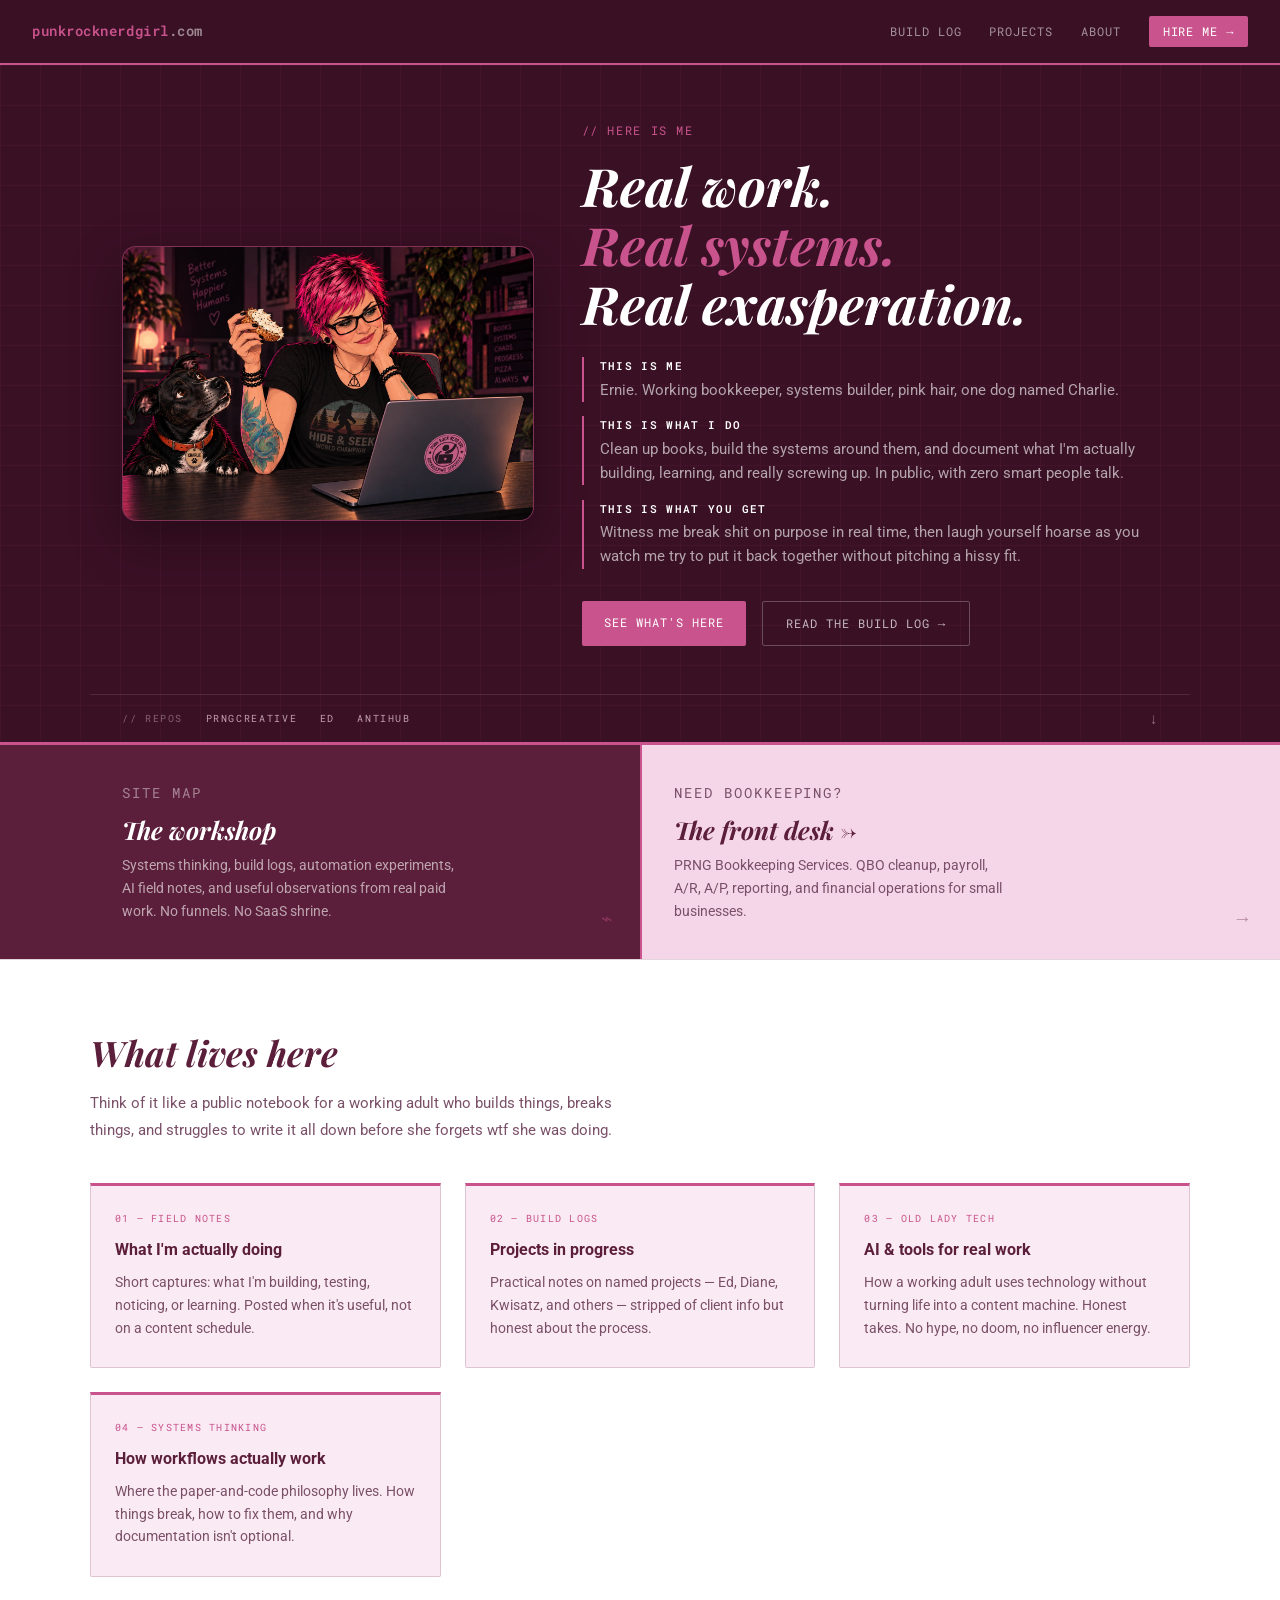
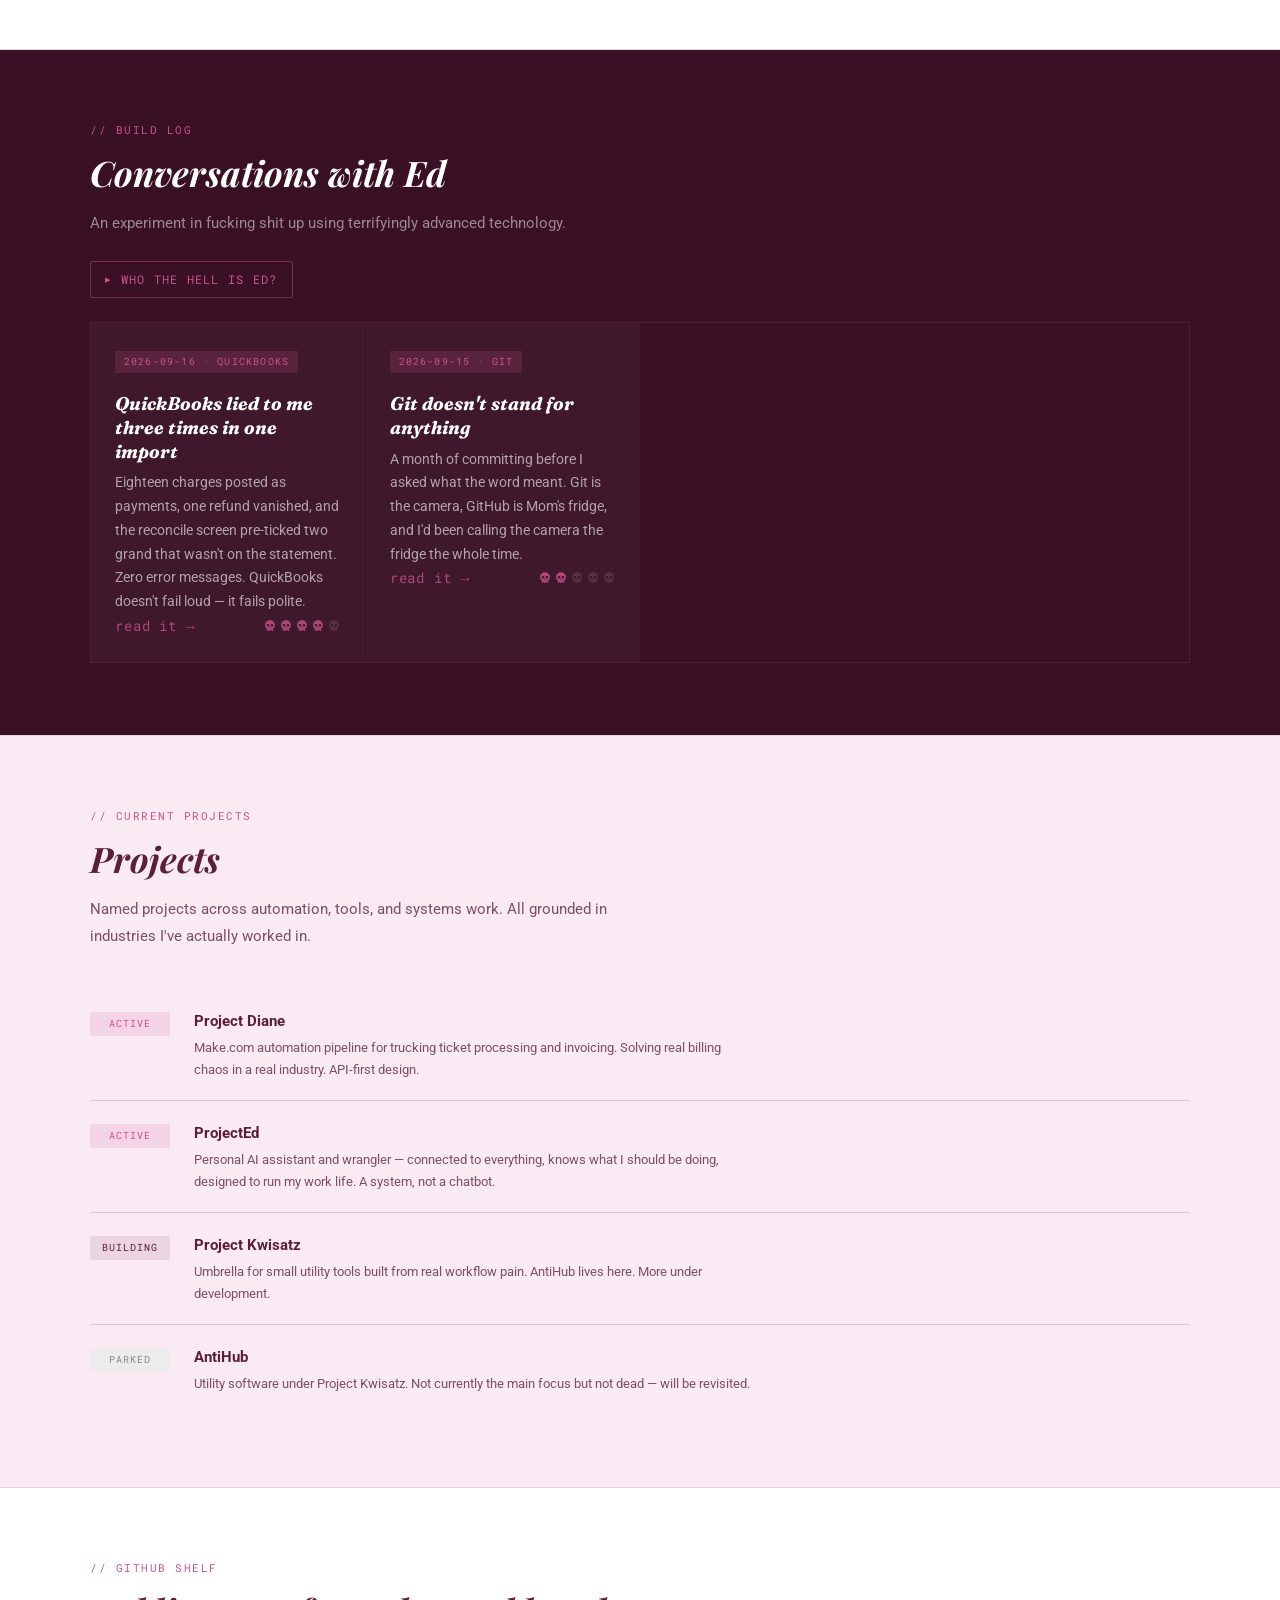
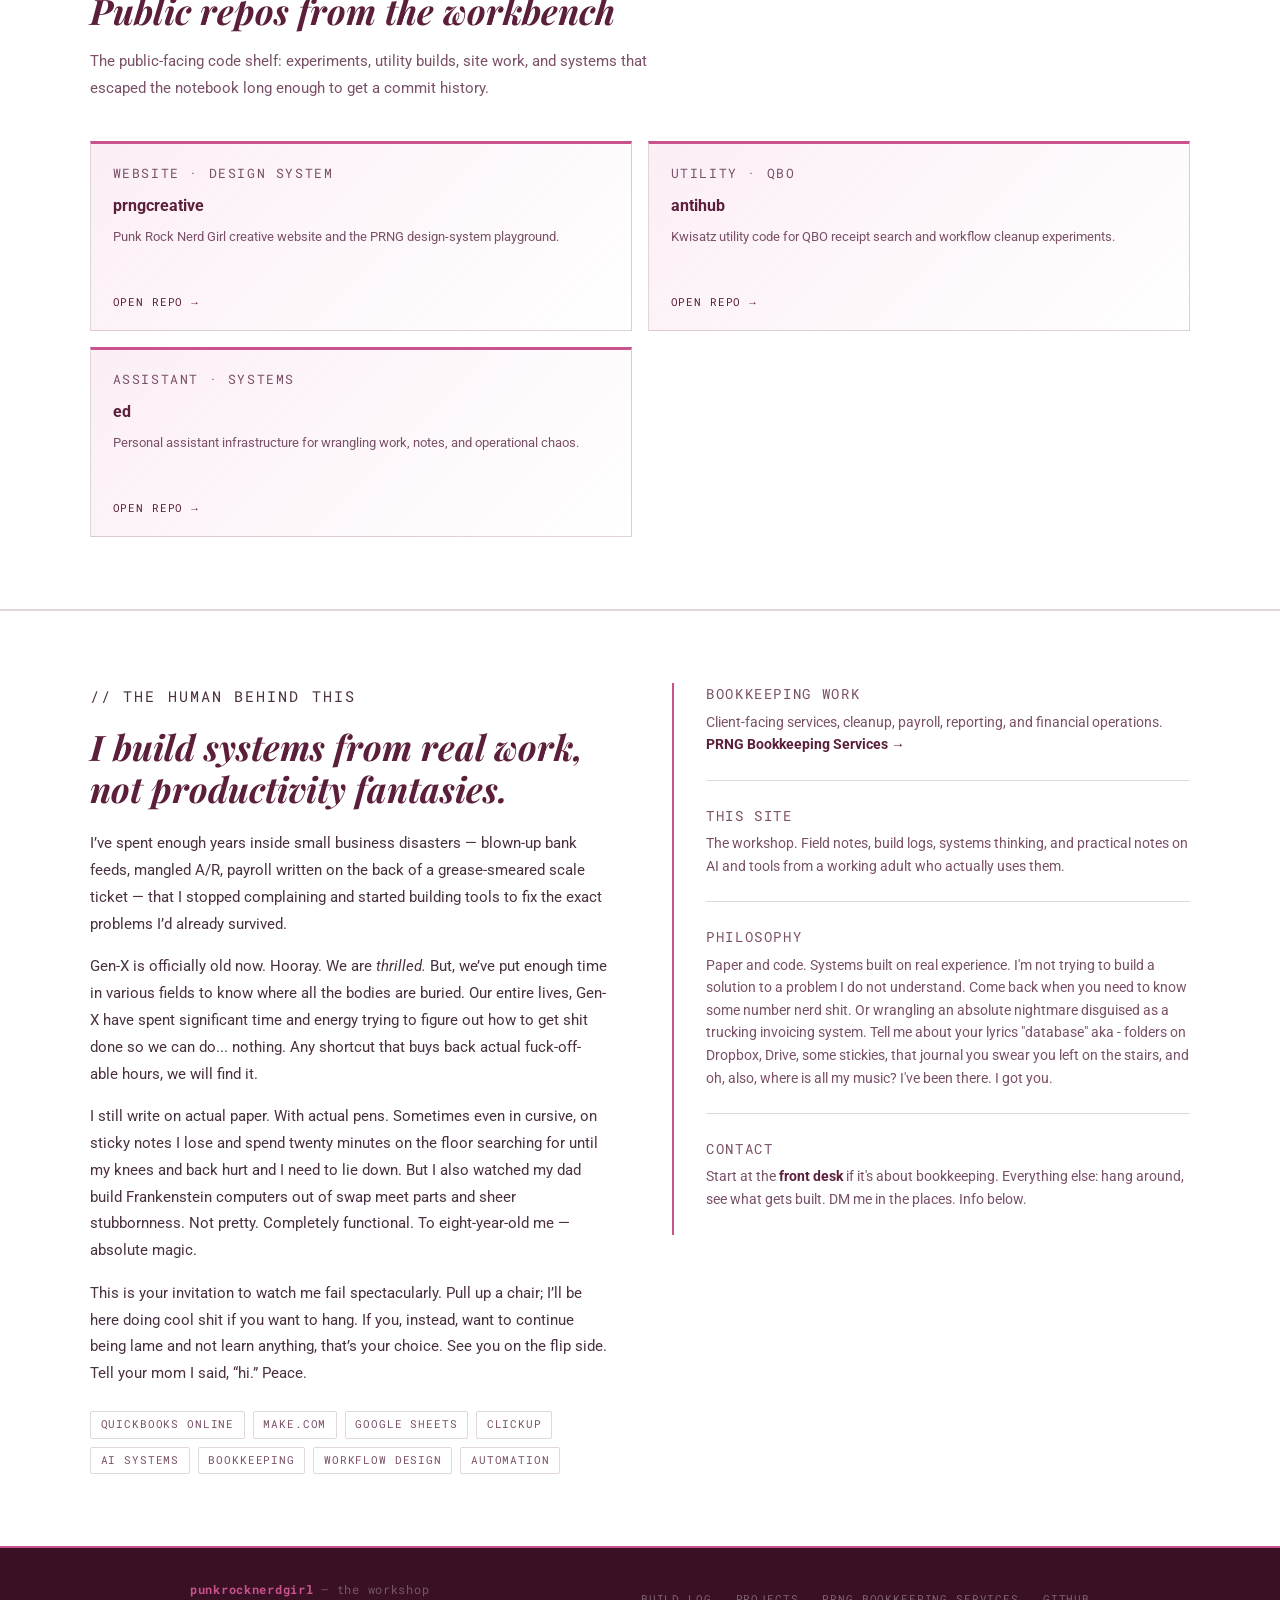
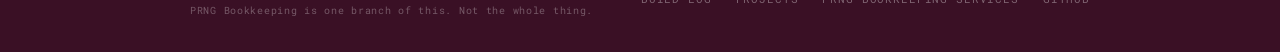
==== index.html @ 68dc3edc "Hero: framed picture beside a "here is me" list The full-bleed banner was a lot of Ernie. Now a 3:2 " ====
<!DOCTYPE html>
<html lang="en">
<head>
  <meta charset="UTF-8" />
  <meta name="viewport" content="width=device-width, initial-scale=1.0" />
  <title>punkrocknerdgirl — the workshop</title>
  <link rel="preconnect" href="https://fonts.googleapis.com" />
  <link rel="preconnect" href="https://fonts.gstatic.com" crossorigin />
  <link href="https://fonts.googleapis.com/css2?family=Roboto:ital,wght@0,300;0,400;0,700;1,300;1,400&family=Roboto+Mono:wght@400;600&family=Playfair+Display:ital,wght@0,700;1,700&family=Fraunces:ital,opsz,wght@0,9..144,600;0,9..144,700;1,9..144,700&display=swap" rel="stylesheet" />
  <style>
    *, *::before, *::after { box-sizing: border-box; margin: 0; padding: 0; }

    :root {
      --pink:       #C9538C;
      --plum:       #5C1F3B;
      --plum-dark:  #3A1025;
      --blush:      #F5D6E8;
      --blush-light:#FAEAF3;
      --ink:        #1A0A12;
      --muted:      #7A5068;
      --rule:       rgba(92,31,59,0.18);
      --site-width: 1100px;
      --mono: 'Roboto Mono', monospace;
      --body: 'Roboto', sans-serif;
      --display: 'Playfair Display', serif;
      --title: 'Fraunces', Georgia, serif;
    }

    html { scroll-behavior: smooth; }

    body {
      font-family: var(--body);
      background: #fff;
      color: var(--ink);
      font-size: 16px;
      line-height: 1.65;
      -webkit-font-smoothing: antialiased;
    }

    /* ── HEADER ───────────────────────────────────────────────── */
    header {
      background: var(--plum-dark);
      padding: 1rem 2rem;
      display: flex;
      align-items: center;
      justify-content: space-between;
      position: sticky;
      top: 0;
      z-index: 100;
      border-bottom: 2px solid var(--pink);
    }

    .wordmark {
      font-family: var(--mono);
      font-size: 0.85rem;
      font-weight: 600;
      color: var(--pink);
      letter-spacing: 0.04em;
      text-decoration: none;
    }
    .wordmark span { color: #fff; opacity: 0.5; }

    nav { display: flex; gap: 1.75rem; align-items: center; }
    nav a {
      font-family: var(--mono);
      font-size: 0.75rem;
      text-transform: uppercase;
      letter-spacing: 0.08em;
      color: rgba(255,255,255,0.55);
      text-decoration: none;
      transition: color 0.15s;
    }
    nav a:hover { color: var(--pink); }
    nav a.cta {
      background: var(--pink);
      color: #fff;
      padding: 0.35rem 0.85rem;
      border-radius: 2px;
      opacity: 1;
    }
    nav a.cta:hover { background: var(--plum); color: #fff; }

    /* ── HERO ─────────────────────────────────────────────────── */
    /* contained: a framed 3:2 picture beside a short "here is me" list,
       both inside the site width; the repo rail runs underneath. */
    .hero {
      background: var(--plum-dark);
      position: relative;
      overflow: hidden;
    }

    /* grid lines — zine / graph paper vibe */
    .hero::before {
      content: '';
      position: absolute;
      inset: 0;
      background-image:
        linear-gradient(rgba(201,83,140,0.06) 1px, transparent 1px),
        linear-gradient(90deg, rgba(201,83,140,0.06) 1px, transparent 1px);
      background-size: 40px 40px;
      pointer-events: none;
      z-index: 0;
    }

    .hero-inner {
      position: relative;
      z-index: 1;
      max-width: var(--site-width);
      margin: 0 auto;
      padding: 3.5rem 2rem 3rem;
      display: grid;
      grid-template-columns: minmax(0, 5fr) minmax(0, 7fr);
      gap: 3rem;
      align-items: center;
    }

    /* ── hero art ─────────────────────────────────────────────── */
    .hero-art {
      margin: 0;
      aspect-ratio: 3 / 2;
      overflow: hidden;
      border-radius: 14px;
      border: 1px solid rgba(201,83,140,0.35);
      box-shadow: 0 18px 50px rgba(0,0,0,0.35);
      background: var(--plum);
    }
    .hero-art img {
      display: block;
      width: 100%;
      height: 100%;
      object-fit: cover;
    }

    .hero-copy { text-align: left; }

    .hero-eyebrow {
      font-family: var(--mono);
      font-size: 0.72rem;
      letter-spacing: 0.14em;
      text-transform: uppercase;
      color: var(--pink);
      margin-bottom: 1rem;
    }

    .hero h1 {
      font-family: var(--display);
      font-style: italic;
      font-size: clamp(2.1rem, 4.4vw, 3.3rem);
      color: #fff;
      line-height: 1.12;
      margin-bottom: 1.5rem;
    }
    .hero h1 em {
      color: var(--pink);
      font-style: italic;
    }

    /* the "here is me" list: one short line each, pink tick down the left */
    .hero-list {
      list-style: none;
      margin: 0 0 2rem;
      padding: 0;
      max-width: 560px;
    }
    .hero-list li {
      padding-left: 1rem;
      border-left: 2px solid var(--pink);
      margin-bottom: 0.9rem;
      font-size: 0.95rem;
      line-height: 1.6;
      color: rgba(255,255,255,0.62);
    }
    .hero-list strong {
      display: block;
      font-family: var(--mono);
      font-weight: 600;
      font-size: 0.7rem;
      letter-spacing: 0.12em;
      text-transform: uppercase;
      color: #fff;
      margin-bottom: 0.15rem;
    }

    .hero-buttons {
      display: flex;
      gap: 1rem;
      flex-wrap: wrap;
    }

    /* ── repo rail: a thin strip under the hero ───────────────── */
    .repo-rail {
      position: relative;
      z-index: 1;
      display: flex;
      flex-wrap: wrap;
      align-items: center;
      gap: 1.1rem 1.4rem;
      max-width: var(--site-width);
      margin: 0 auto;
      padding: 0.7rem 2rem;
      border-top: 1px solid rgba(245,214,232,0.12);
    }
    .repo-rail a,
    .rail-kicker {
      font-family: var(--mono);
      font-size: 0.64rem;
      letter-spacing: 0.16em;
      text-transform: uppercase;
      text-decoration: none;
    }
    .rail-kicker { color: rgba(245,214,232,0.4); }
    .repo-rail a { color: rgba(245,214,232,0.72); transition: color 0.15s; }
    .repo-rail a:hover { color: var(--pink); }
    .repo-rail .rail-more { margin-left: auto; letter-spacing: 0; font-size: 0.95rem; color: rgba(245,214,232,0.45); }
    .repo-rail .rail-more:hover { color: var(--pink); }

    .btn {
      font-family: var(--mono);
      font-size: 0.78rem;
      letter-spacing: 0.08em;
      text-transform: uppercase;
      text-decoration: none;
      padding: 0.7rem 1.4rem;
      border-radius: 2px;
      transition: all 0.15s;
      display: inline-block;
    }
    .btn-primary { background: var(--pink); color: #fff; }
    .btn-primary:hover { background: #b04079; }
    .btn-ghost { border: 1px solid rgba(255,255,255,0.25); color: rgba(255,255,255,0.7); }
    .btn-ghost:hover { border-color: var(--pink); color: var(--pink); }

    /* ── SPLIT BANNER ─────────────────────────────────────────── */
    .split-banner {
      display: grid;
      grid-template-columns: 1fr 1fr;
      border-top: 3px solid var(--pink);
    }

    .split-panel {
      text-decoration: none;
      color: inherit;
      transition: background 0.18s;
      display: block;
      position: relative;
    }
    .split-panel:first-child { background: var(--plum); }
    .split-panel:last-child  { background: var(--blush); border-left: 2px solid var(--pink); }
    .split-panel:hover { opacity: 0.92; }

    .panel-label {
      font-family: var(--mono);
      font-size: 0.68rem;
      letter-spacing: 0.14em;
      text-transform: uppercase;
      margin-bottom: 0.6rem;
    }
    .split-panel:first-child .panel-label { color: rgba(255,255,255,0.45); }
    .split-panel:last-child  .panel-label { color: var(--muted); }

    .split-panel h2 {
      font-family: var(--display);
      font-size: 1.55rem;
      font-style: italic;
      line-height: 1.25;
      margin-bottom: 0.55rem;
    }
    .split-panel:first-child h2 { color: #fff; }
    .split-panel:last-child  h2 { color: var(--plum); }

    .split-panel-inner {
      max-width: 550px;
      padding: 2.25rem 2rem;
    }

    .split-panel:first-child .split-panel-inner {
      margin-left: auto;
    }

    .split-panel p {
      font-size: 0.875rem;
      line-height: 1.65;
      max-width: 340px;
    }
    .split-panel:first-child p { color: rgba(255,255,255,0.6); }
    .split-panel:last-child  p { color: var(--muted); }

    .panel-arrow {
      position: absolute;
      bottom: 1.5rem;
      right: 1.75rem;
      font-size: 1.2rem;
      opacity: 0.4;
    }
    .split-panel:first-child .panel-arrow { color: var(--pink); }
    .split-panel:last-child  .panel-arrow { color: var(--plum); }

    /* ── SECTION BASE ─────────────────────────────────────────── */
    section { padding: 4.5rem 2rem; }

    .section-inner { max-width: var(--site-width); margin: 0 auto; }

    .section-eyebrow {
      font-family: var(--mono);
      font-size: 0.68rem;
      letter-spacing: 0.14em;
      text-transform: uppercase;
      color: var(--pink);
      margin-bottom: 0.75rem;
    }

    .section-heading {
      font-family: var(--display);
      font-style: italic;
      font-size: clamp(1.6rem, 3.5vw, 2.2rem);
      color: var(--plum);
      margin-bottom: 1rem;
      line-height: 1.2;
    }

    .section-body {
      font-size: 0.95rem;
      color: var(--muted);
      max-width: 560px;
      line-height: 1.75;
      margin-bottom: 2.5rem;
    }

    hr.rule { border: none; border-top: 1px solid var(--rule); margin: 0; }

    /* ── LINKS ────────────────────────────────────────────────── */
    /* Base: no browser blue anywhere. Components (nav, cards, buttons,
       footer) set their own color and override this by specificity. */
    a { color: var(--pink); }

    /* Prose links — inside running text, so they get an underline to
       carry the "this is a link" signal instead of color alone. */
    .ed-bio-body a,
    .about-text p a {
      text-decoration: underline;
      text-decoration-thickness: 1px;
      text-underline-offset: 0.18em;
      transition: color 0.15s, text-decoration-color 0.15s;
    }

    /* on the dark plum build log background */
    .ed-bio-body a {
      color: var(--blush);
      text-decoration-color: var(--pink);
    }
    .ed-bio-body a:hover {
      color: #fff;
      text-decoration-color: var(--blush);
    }

    /* on light backgrounds */
    .about-text p a {
      color: var(--plum);
      text-decoration-color: var(--pink);
      font-weight: 700;
    }
    .about-text p a:hover { color: var(--pink); }

    /* keyboard focus, visible against both backgrounds */
    a:focus-visible,
    summary:focus-visible {
      outline: 2px solid var(--pink);
      outline-offset: 3px;
      border-radius: 1px;
    }

    /* ── WHAT LIVES HERE ──────────────────────────────────────── */
    .what-section { background: #fff; }

    .pillars {
      display: grid;
      grid-template-columns: repeat(auto-fill, minmax(260px, 1fr));
      gap: 1.5rem;
    }

    .pillar {
      border: 1px solid var(--rule);
      border-top: 3px solid var(--pink);
      padding: 1.5rem 1.5rem 1.75rem;
      background: var(--blush-light);
      border-radius: 0 0 2px 2px;
    }

    .pillar-num {
      font-family: var(--mono);
      font-size: 0.65rem;
      letter-spacing: 0.12em;
      color: var(--pink);
      text-transform: uppercase;
      margin-bottom: 0.6rem;
      display: block;
    }

    .pillar h3 {
      font-size: 1rem;
      font-weight: 700;
      color: var(--plum);
      margin-bottom: 0.5rem;
    }

    .pillar p {
      font-size: 0.855rem;
      color: var(--muted);
      line-height: 1.65;
    }

    /* ── FIELD NOTES preview ──────────────────────────────────── */
    .notes-section { background: var(--plum-dark); }
    .notes-section .section-heading { color: #fff; }
    .notes-section .section-body { color: rgba(255,255,255,0.5); }
    .section-body--wide { max-width: none; margin-bottom: 1.5rem; }
    .ed-toggle { margin-bottom: 1.5rem; }
    .ed-toggle summary {
      cursor: pointer;
      list-style: none;
      display: inline-flex;
      align-items: center;
      gap: 0.5rem;
      font-family: var(--mono);
      font-size: 0.78rem;
      letter-spacing: 0.1em;
      text-transform: uppercase;
      color: var(--pink);
      padding: 0.45rem 0.9rem;
      border: 1px solid rgba(201,83,140,0.45);
      border-radius: 2px;
      user-select: none;
    }
    .ed-toggle summary::-webkit-details-marker { display: none; }
    .ed-toggle summary::before { content: "▸"; font-size: 0.7rem; transition: transform 0.15s ease; }
    .ed-toggle[open] summary::before { transform: rotate(90deg); }
    .ed-toggle summary:hover { border-color: var(--pink); background: rgba(201,83,140,0.08); }
    .ed-toggle[open] summary { margin-bottom: 1rem; }

    /* Paragraph spacing without a single <br>: the container owns the
       gap, the paragraphs own nothing. Change one number, all gaps move. */
    .ed-bio-body {
      display: flex;
      flex-direction: column;
      gap: 1.15rem;
      max-width: 72ch;
    }
    .ed-bio-body p {
      margin: 0;
      font-size: 0.95rem;
      line-height: 1.75;
      color: rgba(255,255,255,0.62);
    }
    .ed-bio-body cite { font-style: italic; }

    .notes-grid {
      display: grid;
      grid-template-columns: repeat(auto-fill, minmax(260px, 1fr));
      gap: 1px;
      border: 1px solid rgba(201,83,140,0.2);
    }

    .note-card {
      background: rgba(255,255,255,0.03);
      padding: 1.5rem;
      border: none;
      transition: background 0.15s;
      cursor: default;
    }
    .note-card:hover { background: rgba(201,83,140,0.07); }

    .note-tag {
      font-family: var(--mono);
      font-size: 0.62rem;
      letter-spacing: 0.12em;
      text-transform: uppercase;
      background: rgba(201,83,140,0.18);
      color: var(--pink);
      padding: 0.2rem 0.55rem;
      border-radius: 1px;
      display: inline-block;
      margin-bottom: 0.75rem;
    }

    /* skull rating: how much the thing hurt, 1–5 */
    .note-link { display: flex; flex-direction: column; }
    .note-link .note-meta {
      margin-top: auto;
      display: flex;
      justify-content: space-between;
      align-items: center;
      gap: 0.75rem;
    }
    .note-skulls {
      display: inline-flex;
      gap: 2px;
      flex-shrink: 0;
    }
    .note-skulls svg {
      width: 14px;
      height: 14px;
      fill: rgba(255,255,255,0.14);
      transition: fill 0.15s;
    }
    .note-skulls svg.on { fill: var(--pink); }
    .note-link:hover .note-skulls svg.on { fill: var(--blush); }

    .note-card p {
      font-size: 0.875rem;
      color: rgba(255,255,255,0.65);
      line-height: 1.65;
    }

    .note-link { text-decoration:none; color:inherit; display:block; cursor:pointer; }
    .note-link:hover { background: rgba(201,83,140,0.08); }
    .note-link h4 { font-family: var(--title); font-style: italic; font-weight: 700; color:#fff; font-size:1.15rem; margin:0.4rem 0 0.5rem; line-height:1.3; }
    .note-link p { color: rgba(255,255,255,0.6); font-size:0.9rem; }
    .note-link .note-meta { color: var(--pink); opacity:0.8; }
    .note-meta {
      font-family: var(--mono);
      font-size: 0.62rem;
      color: rgba(255,255,255,0.2);
      letter-spacing: 0.06em;
      margin-top: 1rem;
    }

    /* ── PROJECTS LOG ─────────────────────────────────────────── */
    .projects-section { background: var(--blush-light); }

    .projects-list { display: flex; flex-direction: column; gap: 0; }

    .project-row {
      display: flex;
      align-items: flex-start;
      gap: 1.5rem;
      padding: 1.25rem 0;
      border-bottom: 1px solid var(--rule);
    }
    .project-row:last-child { border-bottom: none; }

    .project-status {
      font-family: var(--mono);
      font-size: 0.62rem;
      letter-spacing: 0.1em;
      text-transform: uppercase;
      padding: 0.25rem 0.6rem;
      border-radius: 2px;
      white-space: nowrap;
      margin-top: 0.15rem;
      flex-shrink: 0;
      min-width: 80px;
      text-align: center;
    }
    .status-active   { background: rgba(201,83,140,0.15); color: var(--pink); }
    .status-building { background: rgba(92,31,59,0.1);    color: var(--plum); }
    .status-parked   { background: #ececec;               color: #888; }

    .project-info h4 {
      font-size: 0.95rem;
      font-weight: 700;
      color: var(--plum);
      margin-bottom: 0.2rem;
    }
    .project-info p {
      font-size: 0.835rem;
      color: var(--muted);
      line-height: 1.6;
      max-width: 560px;
    }

    /* ── GITHUB SHELF ─────────────────────────────────────────── */
    .github-section { background: #fff; }

    .repo-shelf {
      display: grid;
      grid-template-columns: repeat(2, minmax(280px, 1fr));
      align-items: stretch;
      gap: 1rem;
    }

    .repo-card {
      display: flex;
      flex-direction: column;
      justify-content: space-between;
      min-height: 190px;
      border: 1px solid var(--rule);
      border-top: 3px solid var(--pink);
      padding: 1.15rem 1.35rem;
      color: inherit;
      text-decoration: none;
      background: linear-gradient(135deg, rgba(250,234,243,0.78), rgba(255,255,255,0.92));
      transition: transform 0.15s, border-color 0.15s;
    }

    .repo-card:hover {
      transform: translateY(-2px);
      border-color: rgba(201,83,140,0.45);
    }

    .repo-label {
      font-family: var(--mono);
      font-size: 0.62rem;
      letter-spacing: 0.12em;
      text-transform: uppercase;
      color: var(--pink);
      margin-bottom: 0.55rem;
    }

    .repo-card h3 {
      font-size: 1rem;
      color: var(--plum);
      margin-bottom: 0.45rem;
    }

    .repo-card p {
      font-size: 0.835rem;
      color: var(--muted);
      line-height: 1.6;
    }

    .repo-link {
      font-family: var(--mono);
      font-size: 0.67rem;
      letter-spacing: 0.08em;
      text-transform: uppercase;
      color: var(--plum);
      margin-top: 0.9rem;
    }

    /* ── ABOUT STRIP ──────────────────────────────────────────── */
    .about-section {
      background: #fff;
      border-top: 1px solid var(--rule);
    }

    .about-inner {
      max-width: var(--site-width);
      margin: 0 auto;
      display: grid;
      grid-template-columns: 1fr 1fr;
      gap: 4rem;
      align-items: start;
    }

    .about-text p {
      font-size: 0.93rem;
      color: #4a3040;
      line-height: 1.8;
      margin-bottom: 1rem;
    }
    .about-text p:last-child { margin-bottom: 0; }

    .about-tags {
      display: flex;
      flex-wrap: wrap;
      gap: 0.5rem;
      margin-top: 1.5rem;
    }
    .tag {
      font-family: var(--mono);
      font-size: 0.67rem;
      letter-spacing: 0.08em;
      text-transform: uppercase;
      border: 1px solid var(--rule);
      color: var(--muted);
      padding: 0.25rem 0.6rem;
      border-radius: 2px;
    }

    .about-sidebar {
      border-left: 2px solid var(--pink);
      padding-left: 2rem;
    }

    .sidebar-item {
      margin-bottom: 1.5rem;
      padding-bottom: 1.5rem;
      border-bottom: 1px solid var(--rule);
    }
    .sidebar-item:last-child { border-bottom: none; margin-bottom: 0; }

    .sidebar-label {
      font-family: var(--mono);
      font-size: 0.65rem;
      letter-spacing: 0.12em;
      text-transform: uppercase;
      color: var(--pink);
      margin-bottom: 0.3rem;
    }
    .sidebar-item p {
      font-size: 0.855rem;
      color: var(--muted);
      line-height: 1.65;
    }
    .sidebar-item a {
      color: var(--plum);
      text-decoration: none;
      font-weight: 700;
    }
    .sidebar-item a:hover { color: var(--pink); }

    /* ── FOOTER ───────────────────────────────────────────────── */
    footer {
      background: var(--plum-dark);
      padding: 2rem 2rem;
      border-top: 2px solid var(--pink);
    }

    .footer-inner {
      max-width: 900px;
      margin: 0 auto;
      display: flex;
      justify-content: space-between;
      align-items: center;
      flex-wrap: wrap;
      gap: 1rem;
    }

    .footer-word {
      font-family: var(--mono);
      font-size: 0.75rem;
      color: rgba(255,255,255,0.3);
      letter-spacing: 0.06em;
    }
    .footer-word strong { color: var(--pink); }

    .footer-links { display: flex; gap: 1.5rem; }
    .footer-links a {
      font-family: var(--mono);
      font-size: 0.67rem;
      letter-spacing: 0.08em;
      text-transform: uppercase;
      color: rgba(255,255,255,0.35);
      text-decoration: none;
    }
    .footer-links a:hover { color: var(--pink); }

    /* ── RESPONSIVE ───────────────────────────────────────────── */
    /* ── RESPONSIVE ───────────────────────────────────────────── */
    @media (max-width: 820px) {
      .hero-inner { grid-template-columns: 1fr; gap: 2rem; padding: 2rem 1.25rem 2.5rem; }
      .hero-art { max-width: 520px; }
      .repo-rail { padding: 0.7rem 1.25rem; }
    }

    @media (max-width: 680px) {
      .repo-shelf { grid-template-columns: 1fr; }
      .split-banner { grid-template-columns: 1fr; }
      .split-panel:last-child { border-left: none; border-top: 2px solid var(--pink); }
      .about-inner { grid-template-columns: 1fr; gap: 2.5rem; }
      .about-sidebar { border-left: none; border-top: 2px solid var(--pink); padding-left: 0; padding-top: 2rem; }

      /* the wordmark plus four nav items can't fit one phone-width row;
         without wrapping they forced a ~550px min-width on the whole
         document, which clipped every section to the right */
      header { flex-wrap: wrap; gap: 0.5rem 1rem; padding: 0.85rem 1.25rem; }
      nav { gap: 0.9rem; flex-wrap: wrap; }
      nav a { font-size: 0.66rem; }
    }

    @media (prefers-reduced-motion: reduce) {
      * { transition: none !important; }
    }
  </style>
</head>
<body>

  <!-- HEADER -->
  <header>
    <a class="wordmark" href="#">punkrocknerdgirl<span>.com</span></a>
    <nav>
      <a href="#buildlog">Build log</a>
      <a href="#projects">Projects</a>
      <a href="#about">About</a>
      <a href="https://prngbooks.com" class="cta">Hire me →</a>
    </nav>
  </header>

  <!-- HERO -->
  <div class="hero">
    <div class="hero-inner">
      <figure class="hero-art">
        <img src="assets/hero/hero.jpg" width="1500" height="1000"
             alt="Cartoon Ernie, pink hair and black glasses, at a laptop with a half-eaten frosted cookie in one hand while Charlie the dog looks up at her from beside the desk"
             fetchpriority="high" />
      </figure>

      <div class="hero-copy">
        <p class="hero-eyebrow">// here is me</p>
        <h1>Real work.<br><em>Real systems.</em><br>Real exasperation.</h1>
        <ul class="hero-list">
          <li><strong>This is me</strong>Ernie. Working bookkeeper, systems builder, pink hair, one dog named Charlie.</li>
          <li><strong>This is what I do</strong>Clean up books, build the systems around them, and document what I'm actually building, learning, and really screwing up. In public, with zero smart people talk.</li>
          <li><strong>This is what you get</strong>Witness me break shit on purpose in real time, then laugh yourself hoarse as you watch me try to put it back together without pitching a hissy fit.</li>
        </ul>
        <div class="hero-buttons">
          <a href="#what" class="btn btn-primary">See what's here</a>
          <a href="#buildlog" class="btn btn-ghost">Read the build log →</a>
        </div>
      </div>
    </div>

    <!-- thin repo rail under the hero -->
    <aside class="repo-rail" aria-label="GitHub repositories">
      <span class="rail-kicker">// repos</span>
      <a href="https://github.com/punkrocknerdgirl/prngcreative">prngcreative</a>
      <a href="https://github.com/punkrocknerdgirl/ed">ed</a>
      <a href="https://github.com/punkrocknerdgirl/antihub">antihub</a>
      <a class="rail-more" href="#github" aria-label="Open the full repo shelf">↓</a>
    </aside>
  </div>

  <!-- SPLIT BANNER: workshop / front desk -->
  <div class="split-banner">
    <a class="split-panel" href="#what">
      <div class="split-panel-inner">
        <p class="panel-label">Site map</p>
        <h2>The workshop</h2>
        <p>Systems thinking, build logs, automation experiments, AI field notes, and useful observations from real paid work. No funnels. No SaaS shrine.</p>
        <span class="panel-arrow">⌁</span>
      </div>
    </a>
    <a class="split-panel" href="https://prngbooks.com">
      <div class="split-panel-inner">
        <p class="panel-label">Need bookkeeping?</p>
        <h2>The front desk →</h2>
        <p>PRNG Bookkeeping Services. QBO cleanup, payroll, A/R, A/P, reporting, and financial operations for small businesses.</p>
        <span class="panel-arrow">→</span>
      </div>
    </a>
  </div>

  <hr class="rule" />

  <!-- WHAT LIVES HERE -->
  <section class="what-section" id="what">
    <div class="section-inner">
      <h2 class="section-heading">What lives here</h2>
      <p class="section-body">
        Think of it like a public notebook for a working adult who builds things, breaks things, and struggles to write it all down before she forgets wtf she was doing.
      </p>
      <div class="pillars">
        <div class="pillar">
          <span class="pillar-num">01 — field notes</span>
          <h3>What I'm actually doing</h3>
          <p>Short captures: what I'm building, testing, noticing, or learning. Posted when it's useful, not on a content schedule.</p>
        </div>
        <div class="pillar">
          <span class="pillar-num">02 — build logs</span>
          <h3>Projects in progress</h3>
          <p>Practical notes on named projects — Ed, Diane, Kwisatz, and others — stripped of client info but honest about the process.</p>
        </div>
        <div class="pillar">
          <span class="pillar-num">03 — old lady tech</span>
          <h3>AI & tools for real work</h3>
          <p>How a working adult uses technology without turning life into a content machine. Honest takes. No hype, no doom, no influencer energy.</p>
        </div>
        <div class="pillar">
          <span class="pillar-num">04 — systems thinking</span>
          <h3>How workflows actually work</h3>
          <p>Where the paper-and-code philosophy lives. How things break, how to fix them, and why documentation isn't optional.</p>
        </div>
      </div>
    </div>
  </section>

  <hr class="rule" />

  <!-- BUILD LOG -->
  <section class="notes-section" id="buildlog">
    <div class="section-inner">
      <p class="section-eyebrow">// build log</p>
      <h2 class="section-heading">Conversations with Ed</h2>
      <p class="section-body section-body--wide">An experiment in fucking shit up using terrifyingly advanced technology.</p>

      <ed-bio></ed-bio>

      <svg width="0" height="0" style="position:absolute" aria-hidden="true">
        <symbol id="skull" viewBox="0 0 24 24">
          <path fill-rule="evenodd" d="M12 2C7.1 2 3.5 5.6 3.5 10.2c0 2.5 1.1 4.5 2.9 5.9V19c0 .9.7 1.6 1.6 1.6h.9v-2h1.8v2h2.6v-2h1.8v2h.9c.9 0 1.6-.7 1.6-1.6v-2.9c1.8-1.4 2.9-3.4 2.9-5.9C20.5 5.6 16.9 2 12 2zM8.6 8.6a2.3 2.3 0 1 1 0 4.6 2.3 2.3 0 0 1 0-4.6zm6.8 0a2.3 2.3 0 1 1 0 4.6 2.3 2.3 0 0 1 0-4.6zM12 13.1l1.4 2.4h-2.8z"/>
        </symbol>
      </svg>
      <div class="notes-grid">
        <!-- POSTS: newest first -->
        <a class="note-card note-link" href="build_log/#quickbooks-lied-to-me-three-times">
          <span class="note-tag">2026-09-16 · quickbooks</span>
          <h4>QuickBooks lied to me three times in one import</h4>
          <p>Eighteen charges posted as payments, one refund vanished, and the reconcile screen pre-ticked two grand that wasn't on the statement. Zero error messages. QuickBooks doesn't fail loud — it fails polite.</p>
          <p class="note-meta">read it → <span class="note-skulls" role="img" aria-label="pain level: 4 of 5 skulls"><svg class="on"><use href="#skull"/></svg><svg class="on"><use href="#skull"/></svg><svg class="on"><use href="#skull"/></svg><svg class="on"><use href="#skull"/></svg><svg class=""><use href="#skull"/></svg></span></p>
        </a>
        <a class="note-card note-link" href="build_log/#git-doesnt-stand-for-anything">
          <span class="note-tag">2026-09-15 · git</span>
          <h4>Git doesn't stand for anything</h4>
          <p>A month of committing before I asked what the word meant. Git is the camera, GitHub is Mom's fridge, and I'd been calling the camera the fridge the whole time.</p>
          <p class="note-meta">read it → <span class="note-skulls" role="img" aria-label="pain level: 2 of 5 skulls"><svg class="on"><use href="#skull"/></svg><svg class="on"><use href="#skull"/></svg><svg class=""><use href="#skull"/></svg><svg class=""><use href="#skull"/></svg><svg class=""><use href="#skull"/></svg></span></p>
        </a>
      </div>
    </div>
  </section>

  <hr class="rule" />

  <!-- PROJECTS LOG -->
  <section class="projects-section" id="projects">
    <div class="section-inner">
      <p class="section-eyebrow">// current projects</p>
      <h2 class="section-heading">Projects</h2>
      <p class="section-body">
        Named projects across automation, tools, and systems work. All grounded in industries I've actually worked in.
      </p>
      <div class="projects-list">
        <div class="project-row">
          <span class="project-status status-active">active</span>
          <div class="project-info">
            <h4>Project Diane</h4>
            <p>Make.com automation pipeline for trucking ticket processing and invoicing. Solving real billing chaos in a real industry. API-first design.</p>
          </div>
        </div>
        <div class="project-row">
          <span class="project-status status-active">active</span>
          <div class="project-info">
            <h4>ProjectEd</h4>
            <p>Personal AI assistant and wrangler — connected to everything, knows what I should be doing, designed to run my work life. A system, not a chatbot.</p>
          </div>
        </div>
        <div class="project-row">
          <span class="project-status status-building">building</span>
          <div class="project-info">
            <h4>Project Kwisatz</h4>
            <p>Umbrella for small utility tools built from real workflow pain. AntiHub lives here. More under development.</p>
          </div>
        </div>
   
        <div class="project-row">
          <span class="project-status status-parked">parked</span>
          <div class="project-info">
            <h4>AntiHub</h4>
            <p>Utility software under Project Kwisatz. Not currently the main focus but not dead — will be revisited.</p>
          </div>
        </div>
      </div>
    </div>
  </section>

  <hr class="rule" />

  <!-- GITHUB SHELF -->
  <section class="github-section" id="github">
    <div class="section-inner">
      <p class="section-eyebrow">// github shelf</p>
      <h2 class="section-heading">Public repos from the workbench</h2>
      <p class="section-body">
        The public-facing code shelf: experiments, utility builds, site work, and systems that escaped the notebook long enough to get a commit history.
      </p>
      <div class="repo-shelf">
        <a class="repo-card" href="https://github.com/punkrocknerdgirl/prngcreative">
          <div>
            <p class="repo-label">website · design system</p>
            <h3>prngcreative</h3>
            <p>Punk Rock Nerd Girl creative website and the PRNG design-system playground.</p>
          </div>
          <span class="repo-link">Open repo →</span>
        </a>
        <a class="repo-card" href="https://github.com/punkrocknerdgirl/antihub">
          <div>
            <p class="repo-label">utility · qbo</p>
            <h3>antihub</h3>
            <p>Kwisatz utility code for QBO receipt search and workflow cleanup experiments.</p>
          </div>
          <span class="repo-link">Open repo →</span>
        </a>
        <a class="repo-card" href="https://github.com/punkrocknerdgirl/ed">
          <div>
            <p class="repo-label">assistant · systems</p>
            <h3>ed</h3>
            <p>Personal assistant infrastructure for wrangling work, notes, and operational chaos.</p>
          </div>
          <span class="repo-link">Open repo →</span>
        </a>
      </div>
    </div>
  </section>

  <hr class="rule" />

  <!-- ABOUT -->
  <section class="about-section" id="about">
    <div class="about-inner">
      <div class="about-text">
        <p class="section-eyebrow">// the human behind this</p>
        <h2 class="section-heading" style="margin-bottom:1.25rem;">I build systems from real work, not productivity fantasies.</h2>
        <p>
          I’ve spent enough years inside small business disasters — blown-up bank feeds, mangled A/R, payroll written on the back of a grease-smeared scale ticket — that I stopped complaining and started building tools to fix the exact problems I’d already survived.
        </p>
        <p>Gen-X is officially old now. Hooray. We are <i>thrilled.</i> But, we’ve put enough time in various fields to know where all the bodies are buried. Our entire lives, Gen-X have spent significant time and energy trying to figure out how to get shit done so we can do... nothing. Any shortcut that buys back actual fuck-off-able hours, we will find it.</p>
        <p>I still write on actual paper. With actual pens. Sometimes even in cursive, on sticky notes I lose and spend twenty minutes on the floor searching for until my knees and back hurt and I need to lie down. But I also watched my dad build Frankenstein computers out of swap meet parts and sheer stubbornness. Not pretty. Completely functional. To eight-year-old me — absolute magic.</p>
        <p>This is your invitation to watch me fail spectacularly. Pull up a chair; I’ll be here doing cool shit if you want to hang. If you, instead, want to continue being lame and not learn anything, that’s your choice. See you on the flip side. Tell your mom I said, “hi.” Peace.</p>

        <div class="about-tags">
          <span class="tag">QuickBooks Online</span>
          <span class="tag">Make.com</span>
          <span class="tag">Google Sheets</span>
          <span class="tag">ClickUp</span>
          <span class="tag">AI systems</span>
          <span class="tag">bookkeeping</span>
          <span class="tag">workflow design</span>
          <span class="tag">automation</span>
        </div>
      </div>
      <div class="about-sidebar">
        <div class="sidebar-item">
          <p class="sidebar-label">Bookkeeping work</p>
          <p>Client-facing services, cleanup, payroll, reporting, and financial operations. <a href="https://prngbooks.com">PRNG Bookkeeping Services →</a></p>
        </div>
        <div class="sidebar-item">
          <p class="sidebar-label">This site</p>
          <p>The workshop. Field notes, build logs, systems thinking, and practical notes on AI and tools from a working adult who actually uses them.</p>
        </div>
        <div class="sidebar-item">
          <p class="sidebar-label">Philosophy</p>
          <p>Paper and code. Systems built on real experience. I'm not trying to build a solution to a problem I do not understand. Come back when you need to know some number nerd shit. Or wrangling an absolute nightmare disguised as a trucking invoicing system. Tell me about your lyrics "database" aka - folders on Dropbox, Drive, some stickies, that journal you swear you left on the stairs, and oh, also, where is all my music? I've been there. I got you.
          </p>
        </div>
        <div class="sidebar-item">
          <p class="sidebar-label">Contact</p>
          <p>Start at the <a href="https://prngbooks.com">front desk</a> if it's about bookkeeping. Everything else: hang around, see what gets built. DM me in the places. Info below.</p>
        </div>
      </div>
    </div>
  </section>

  <!-- FOOTER -->
  <footer>
    <div class="footer-inner">
      <p class="footer-word">
        <strong>punkrocknerdgirl</strong> — the workshop<br>
        <span style="font-size:0.6rem;">PRNG Bookkeeping is one branch of this. Not the whole thing.</span>
      </p>
      <div class="footer-links">
        <a href="#buildlog">Build log</a>
        <a href="#projects">Projects</a>
        <a href="https://prngbooks.com">PRNG Bookkeeping Services</a>
        <a href="https://github.com/punkrocknerdgirl">GitHub</a>
      </div>
    </div>
  </footer>

  <script src="assets/js/ed-bio.js" defer></script>
</body>
</html>
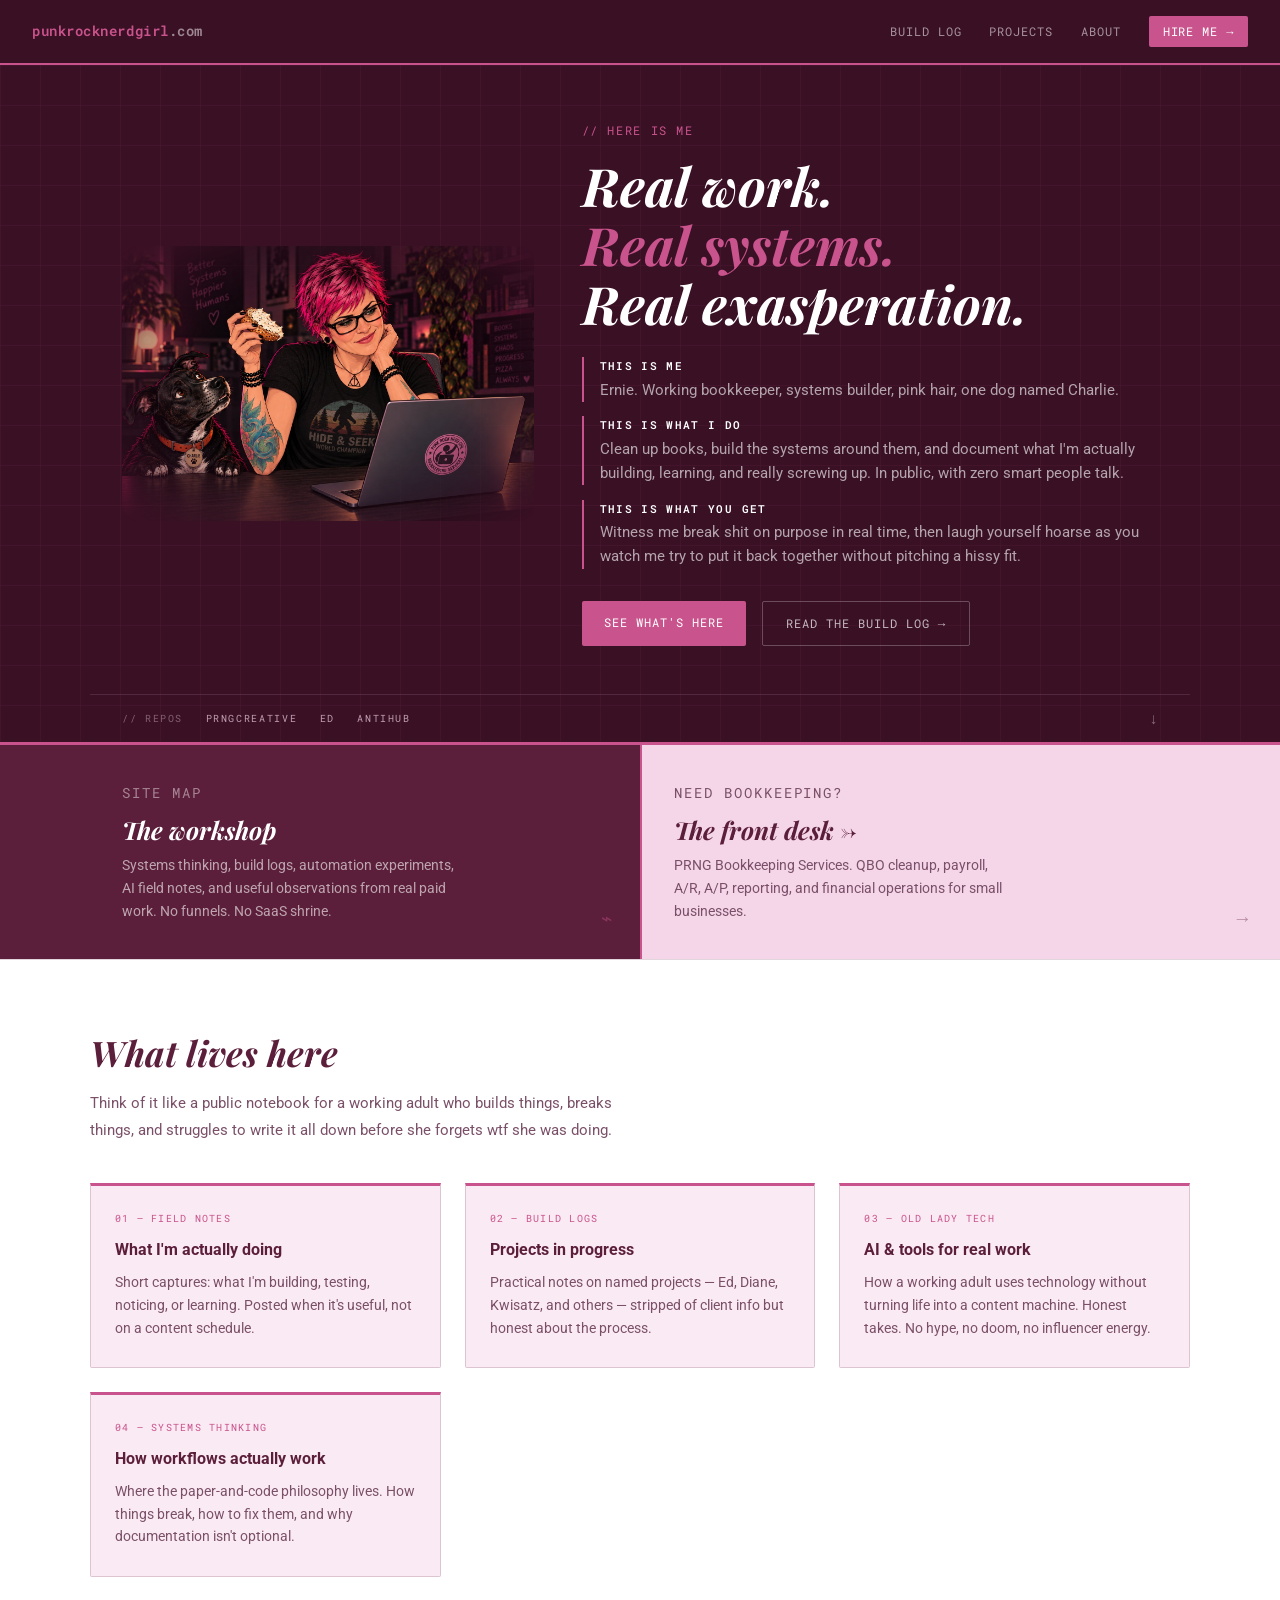
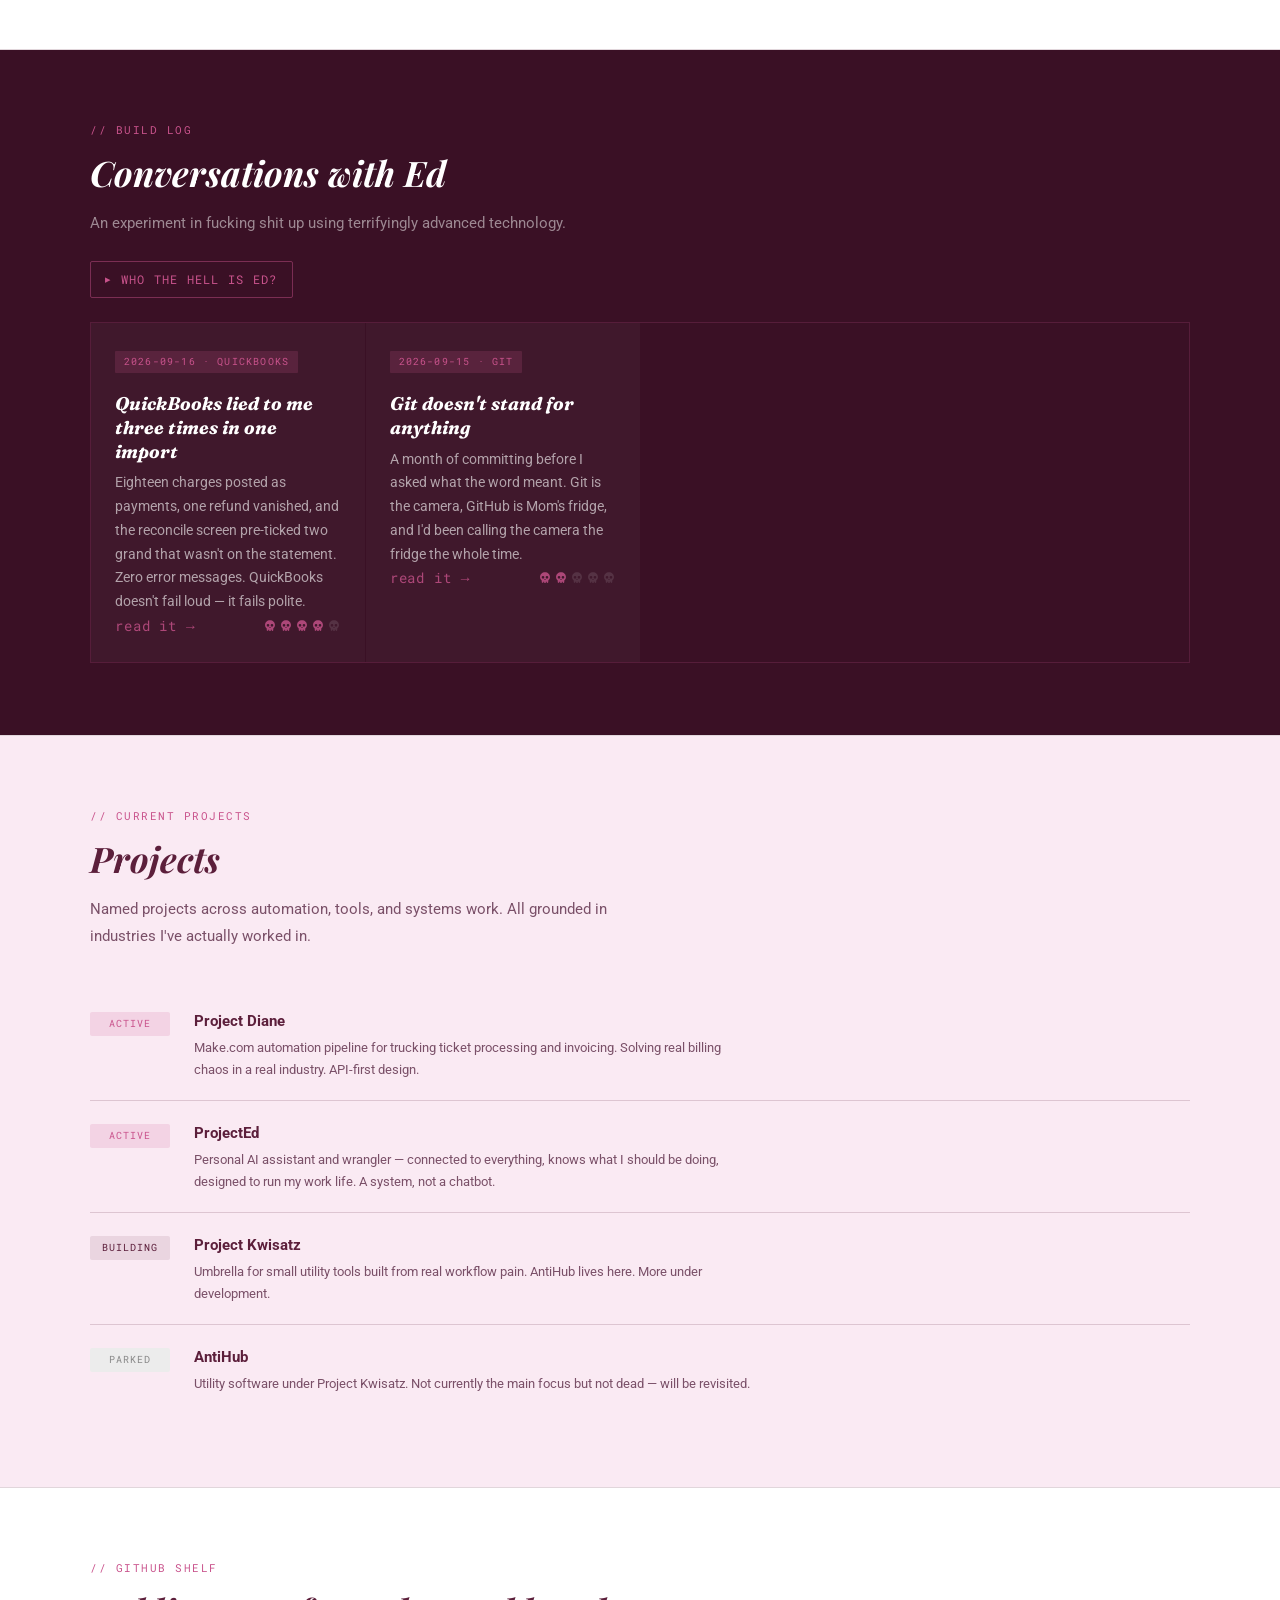
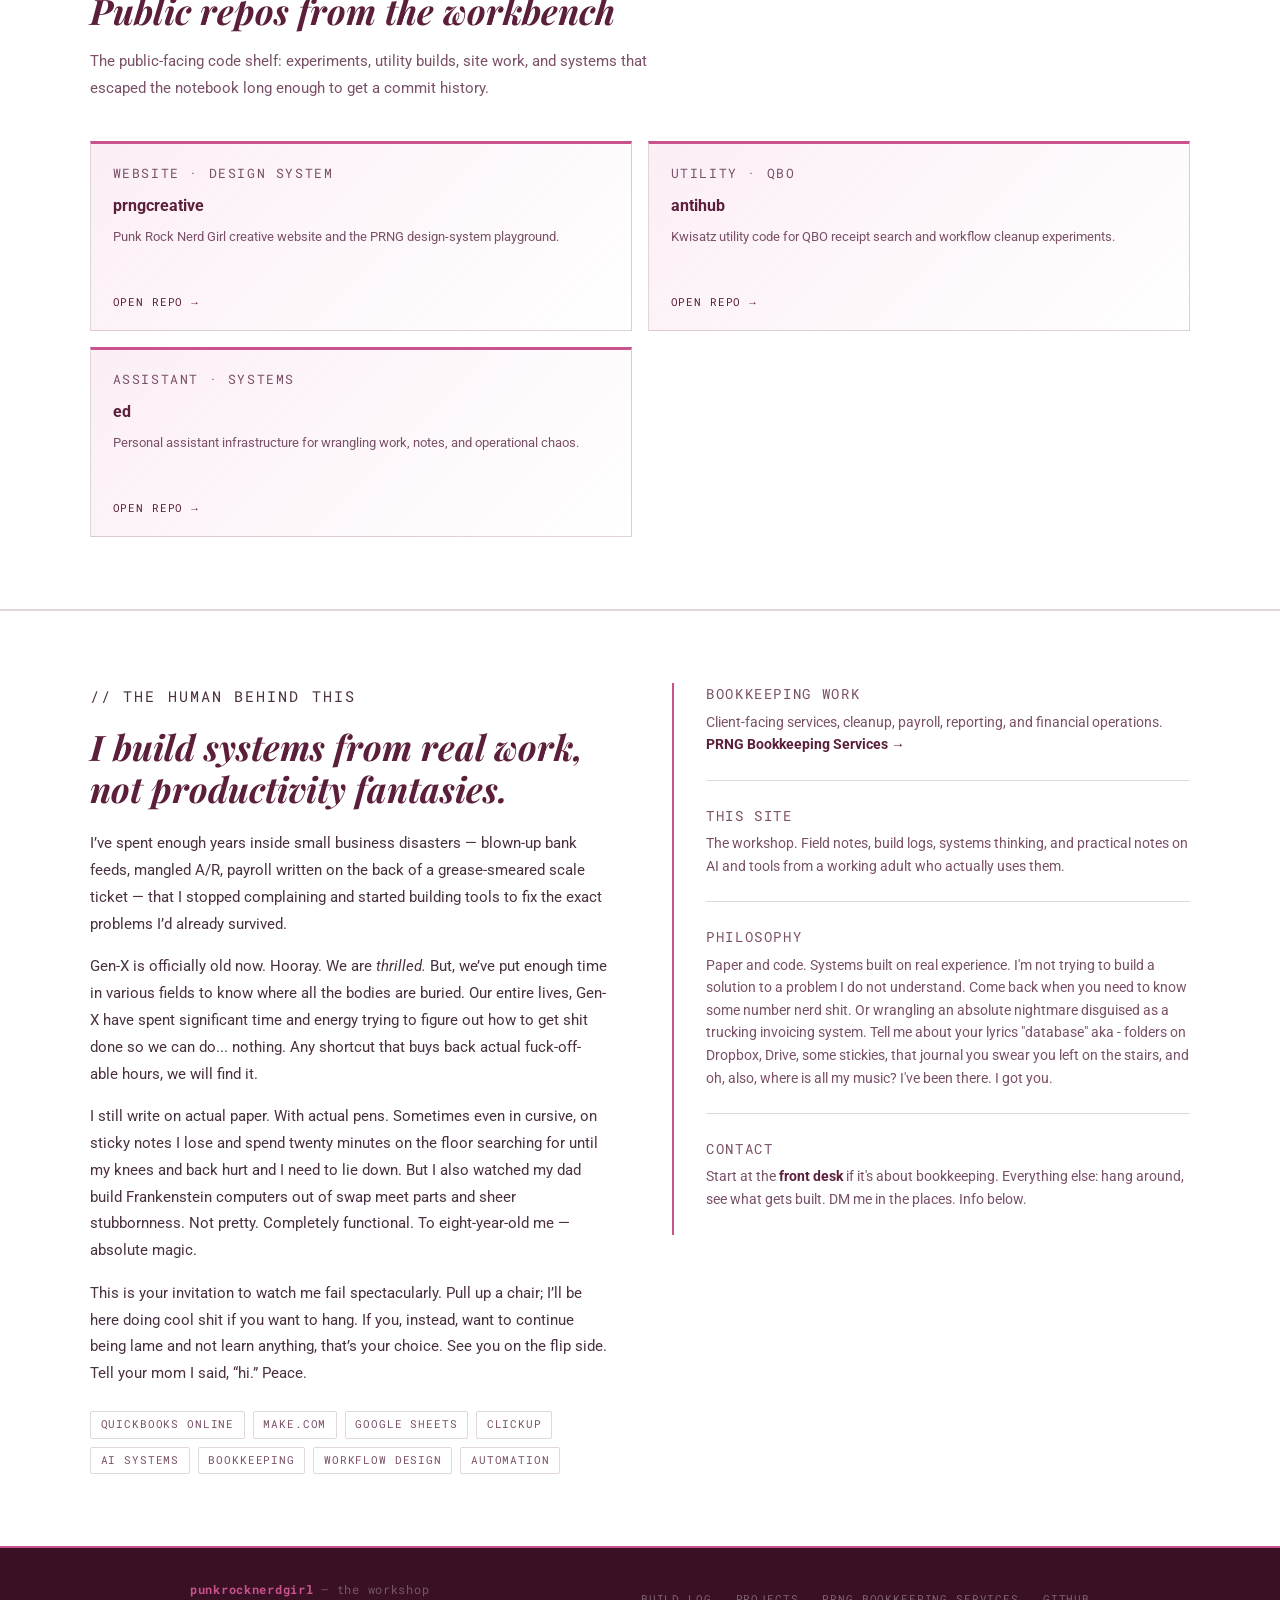
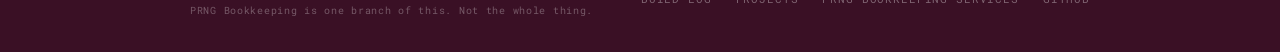
==== commit 1256ad62: "Hero picture: vignette instead of a frame Radial mask fades the edges into the plum; no border, radi" ====
--- a/index.html
+++ b/index.html
@@ -115,14 +115,13 @@
     }
 
     /* ── hero art ─────────────────────────────────────────────── */
+    /* vignette: no frame, the picture just fades into the plum at its edges */
     .hero-art {
       margin: 0;
       aspect-ratio: 3 / 2;
       overflow: hidden;
-      border-radius: 14px;
-      border: 1px solid rgba(201,83,140,0.35);
-      box-shadow: 0 18px 50px rgba(0,0,0,0.35);
-      background: var(--plum);
+      -webkit-mask-image: radial-gradient(ellipse 70% 68% at 50% 50%, #000 45%, rgba(0,0,0,0.55) 72%, transparent 100%);
+              mask-image: radial-gradient(ellipse 70% 68% at 50% 50%, #000 45%, rgba(0,0,0,0.55) 72%, transparent 100%);
     }
     .hero-art img {
       display: block;
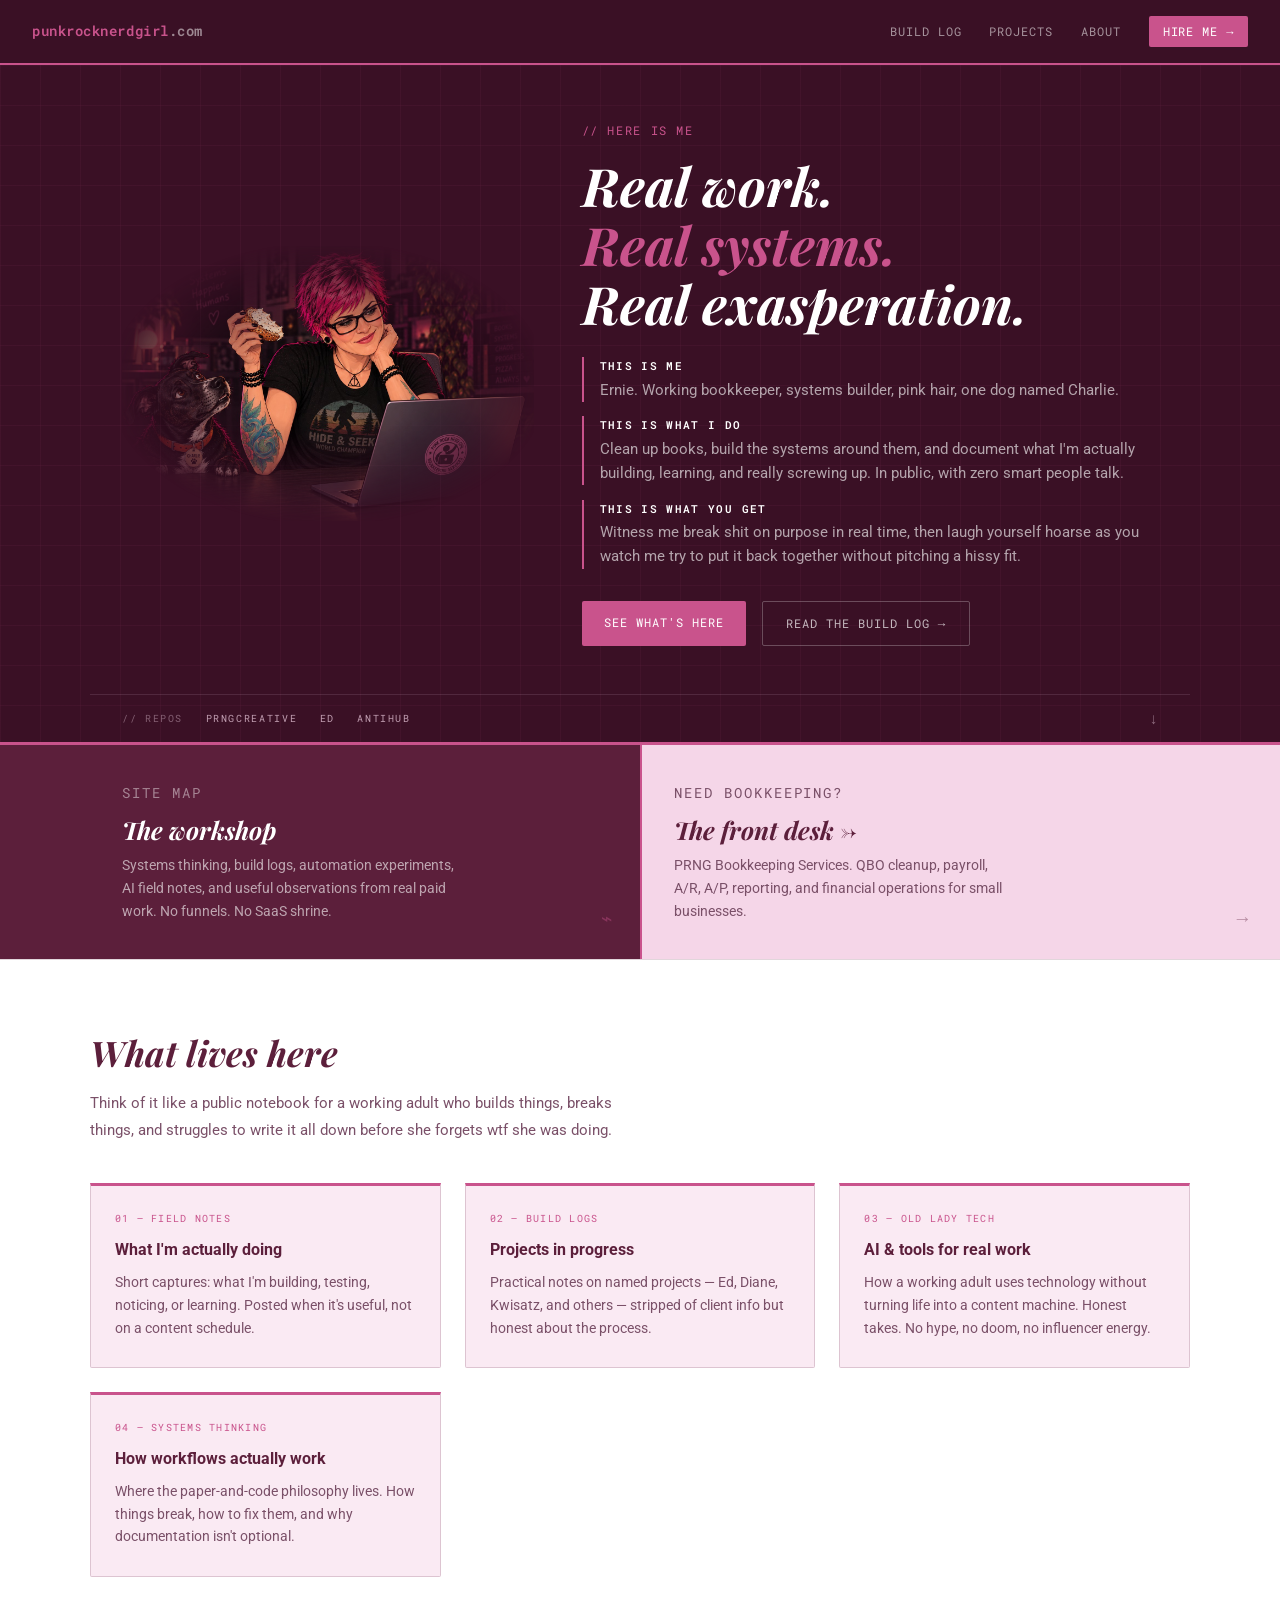
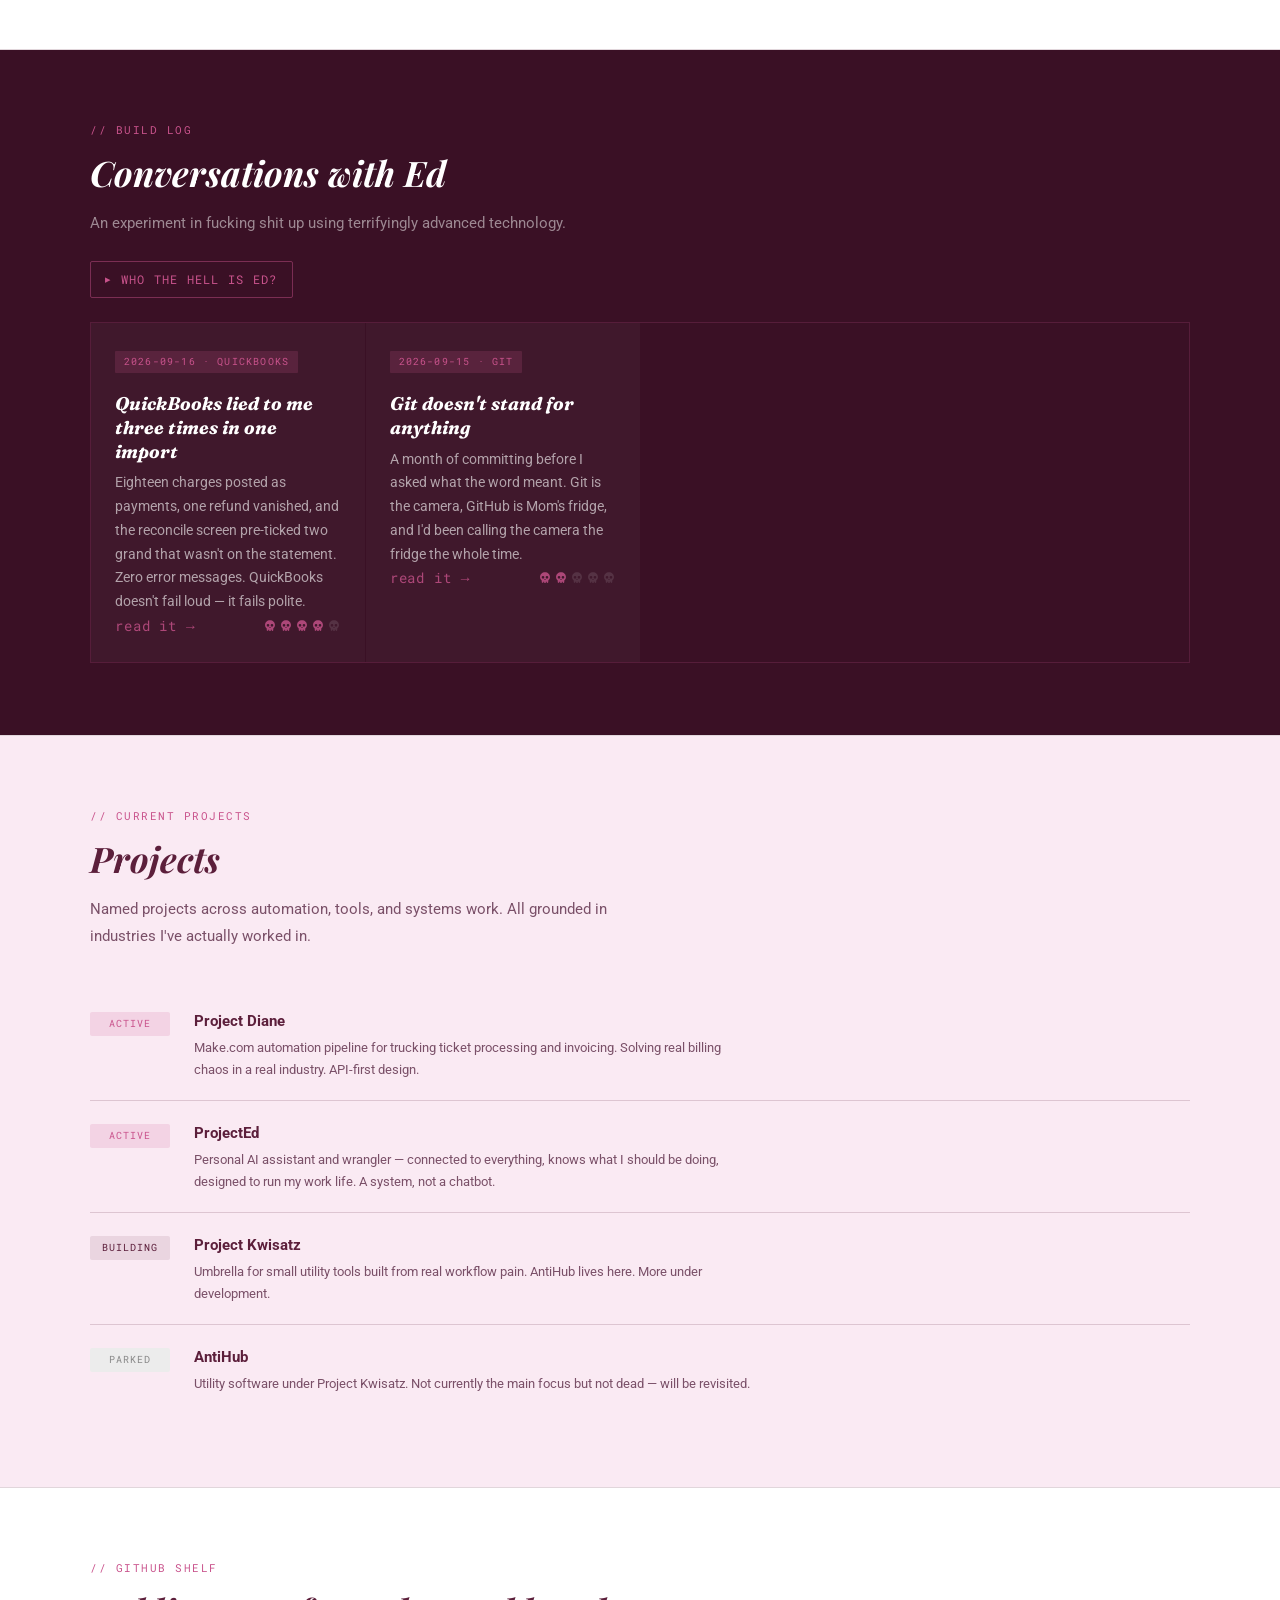
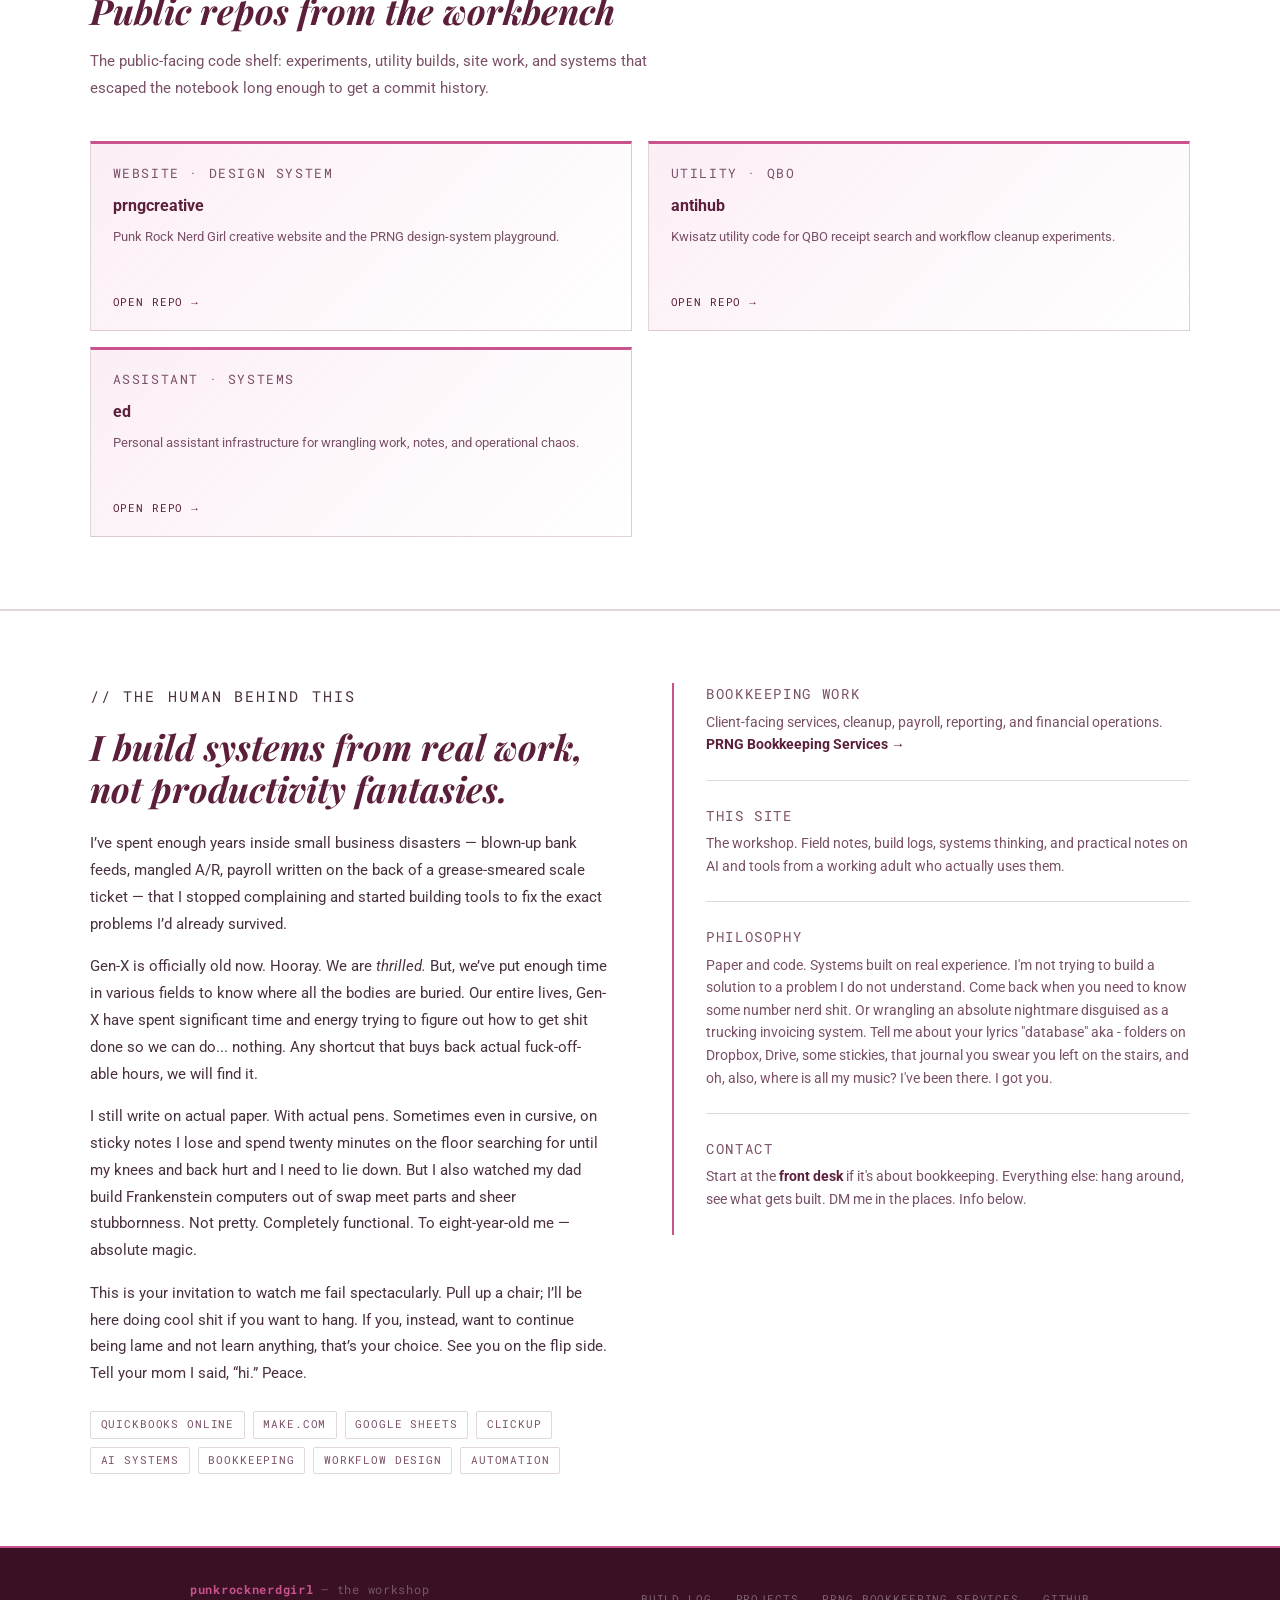
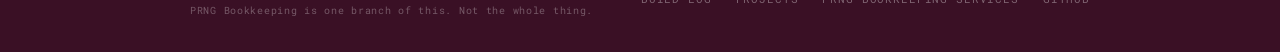
==== commit b8c05e70: "Hero vignette: tighter, finishes inside the image edge Co-Authored-By: Claude Fable 5.1 <noreply@ant" ====
--- a/index.html
+++ b/index.html
@@ -120,8 +120,8 @@
       margin: 0;
       aspect-ratio: 3 / 2;
       overflow: hidden;
-      -webkit-mask-image: radial-gradient(ellipse 70% 68% at 50% 50%, #000 45%, rgba(0,0,0,0.55) 72%, transparent 100%);
-              mask-image: radial-gradient(ellipse 70% 68% at 50% 50%, #000 45%, rgba(0,0,0,0.55) 72%, transparent 100%);
+      -webkit-mask-image: radial-gradient(ellipse 58% 56% at 50% 50%, #000 30%, rgba(0,0,0,0.45) 62%, transparent 92%);
+              mask-image: radial-gradient(ellipse 58% 56% at 50% 50%, #000 30%, rgba(0,0,0,0.45) 62%, transparent 92%);
     }
     .hero-art img {
       display: block;
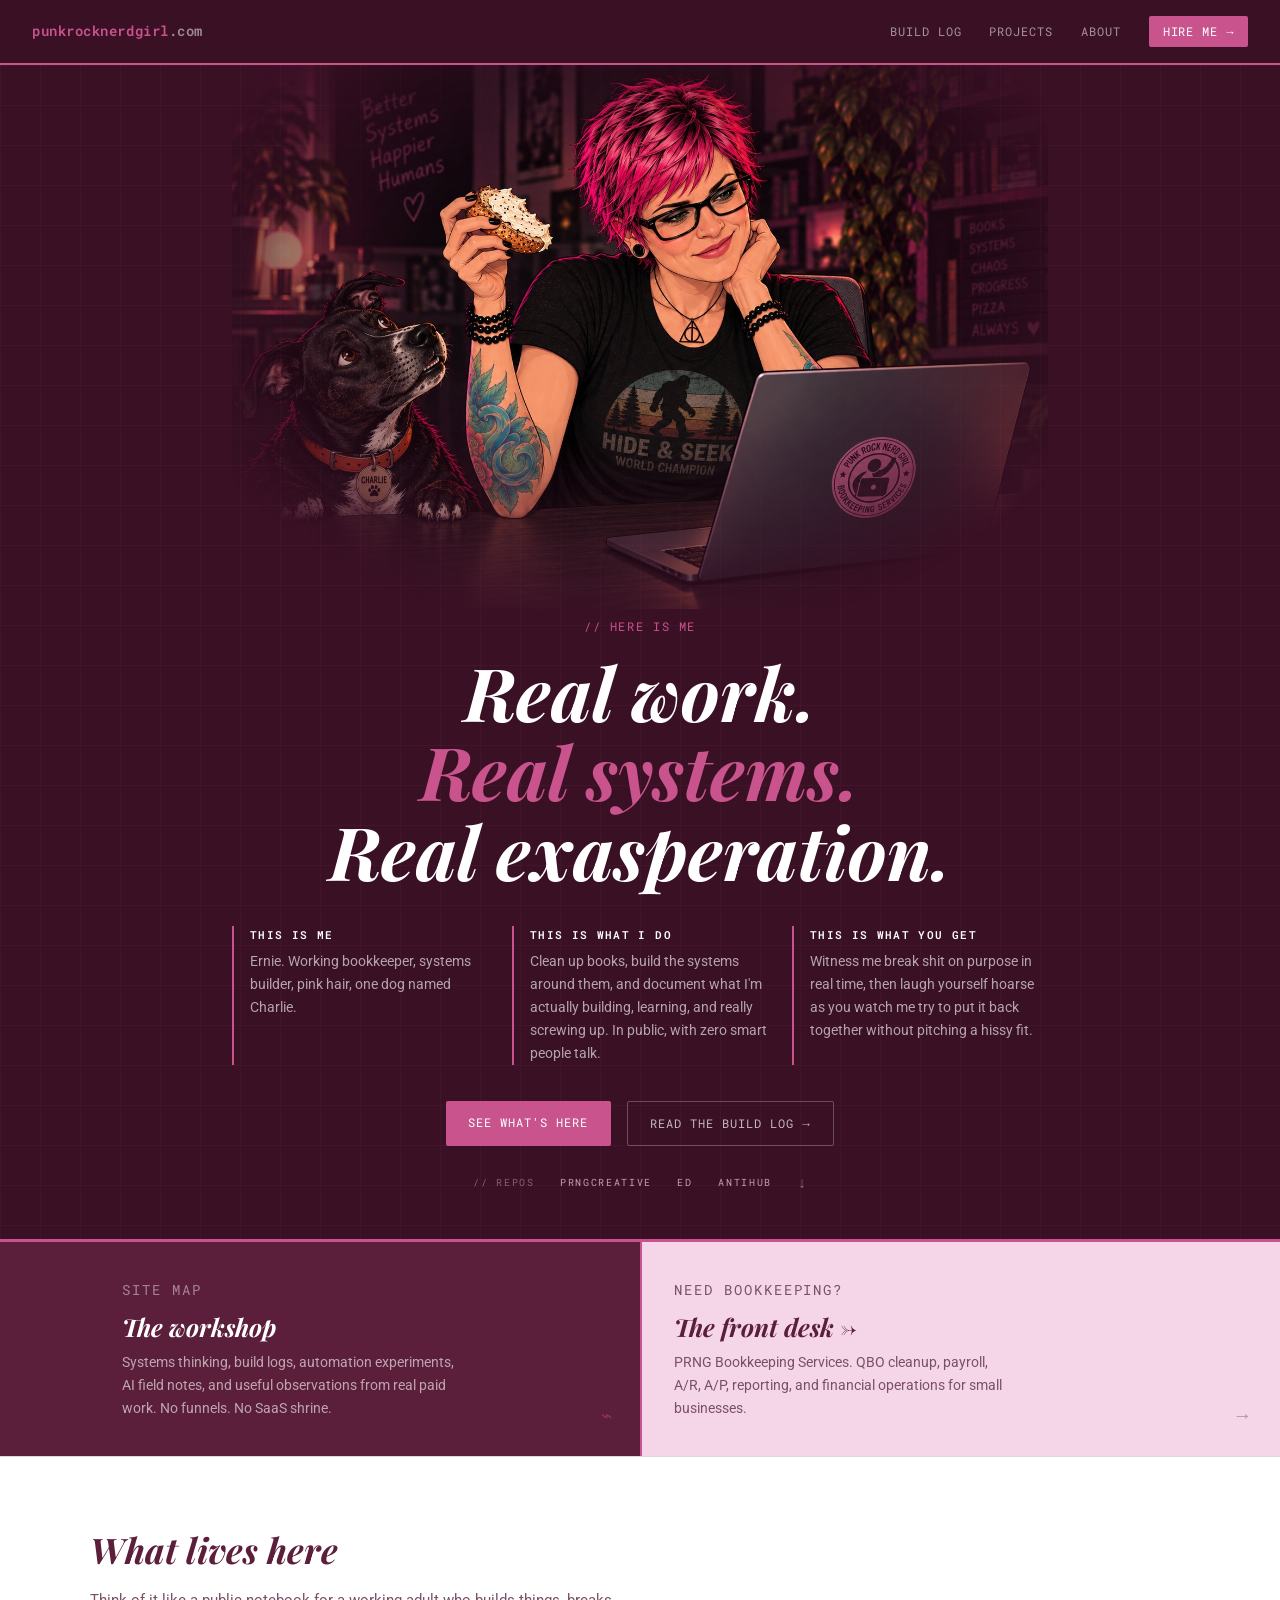
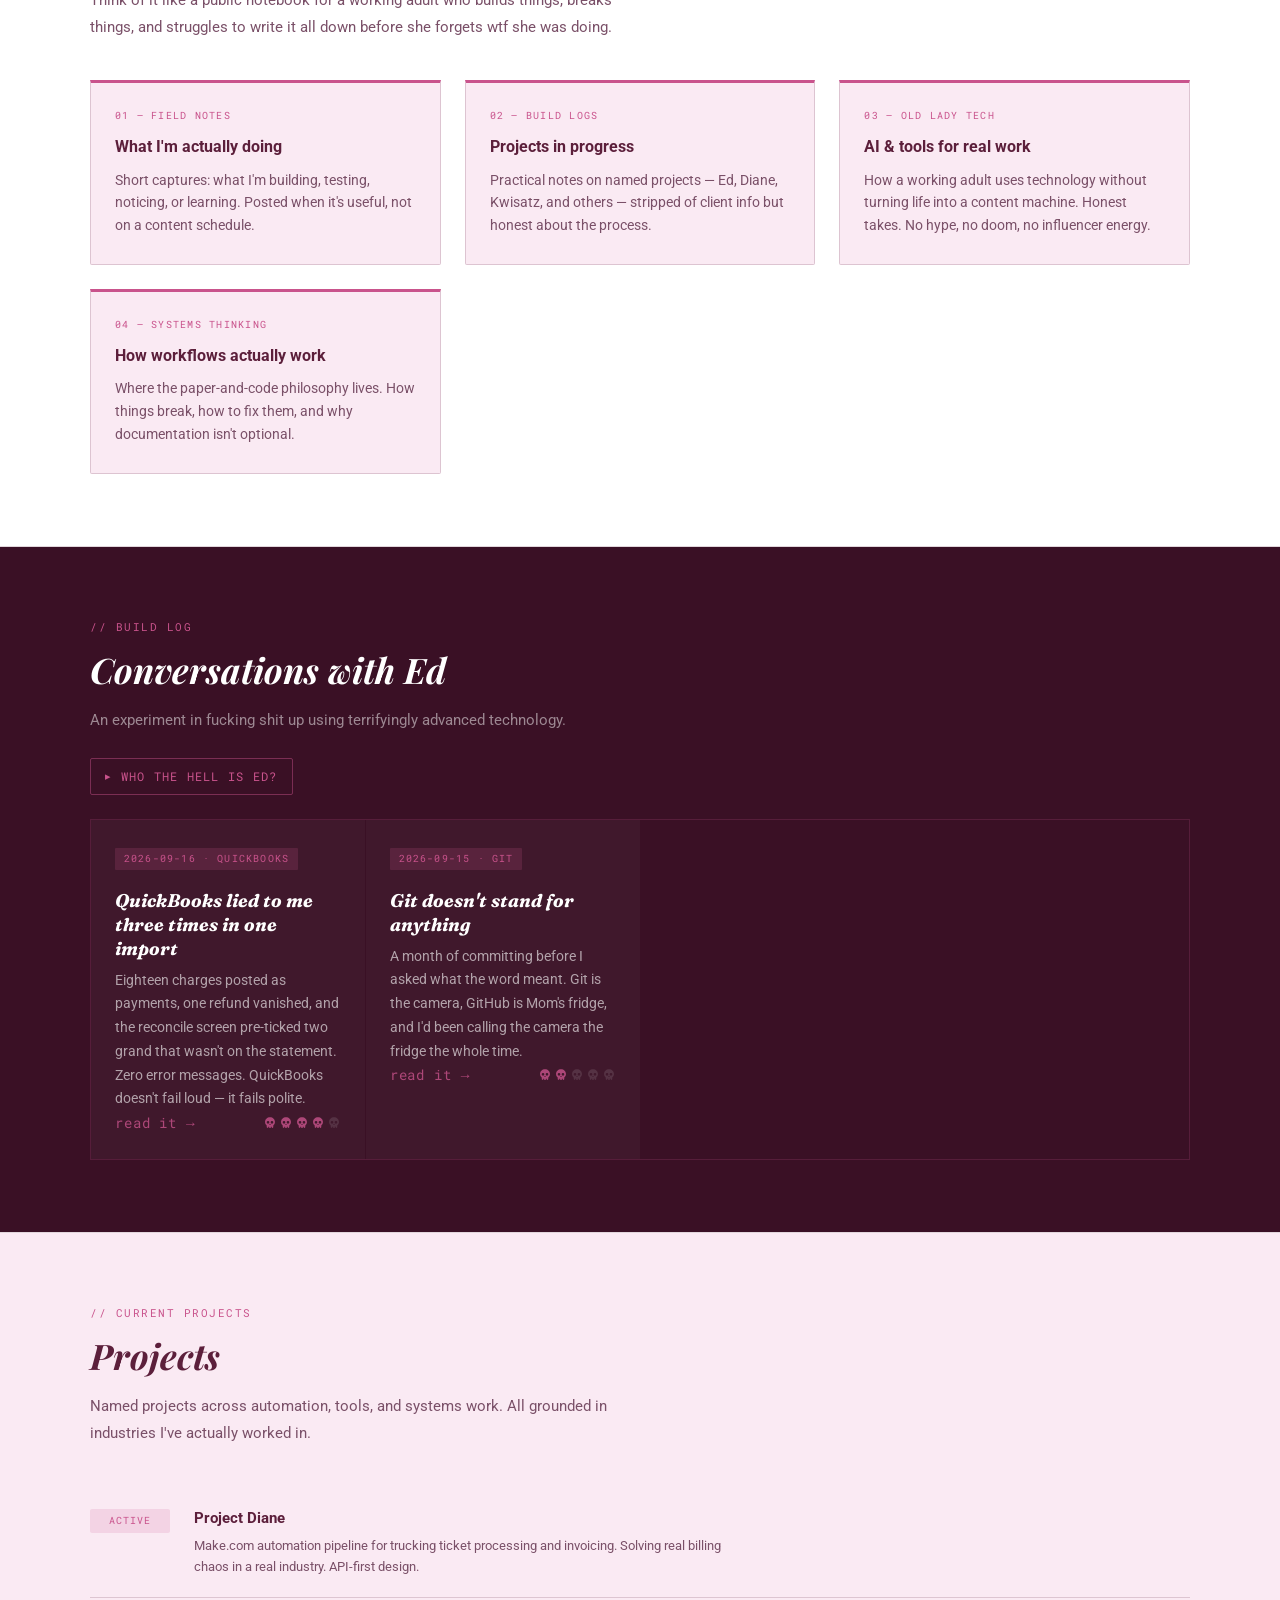
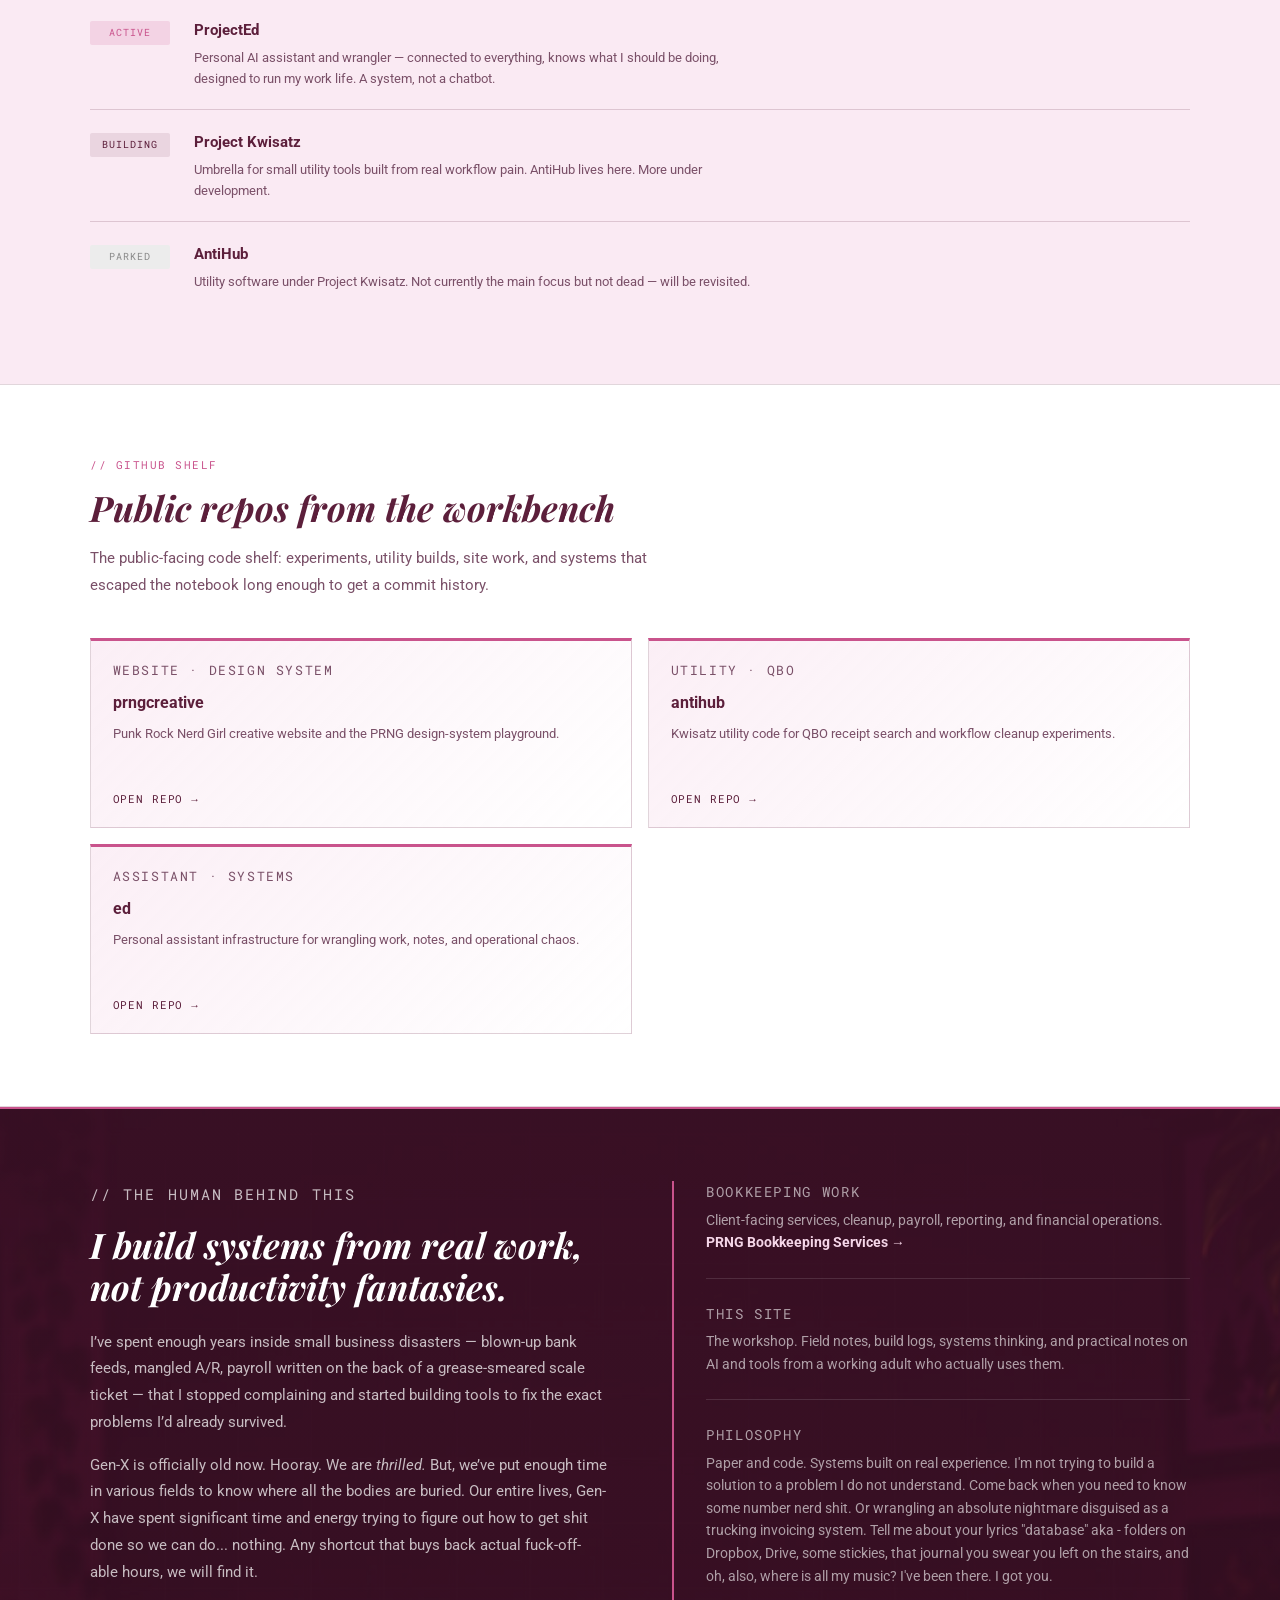
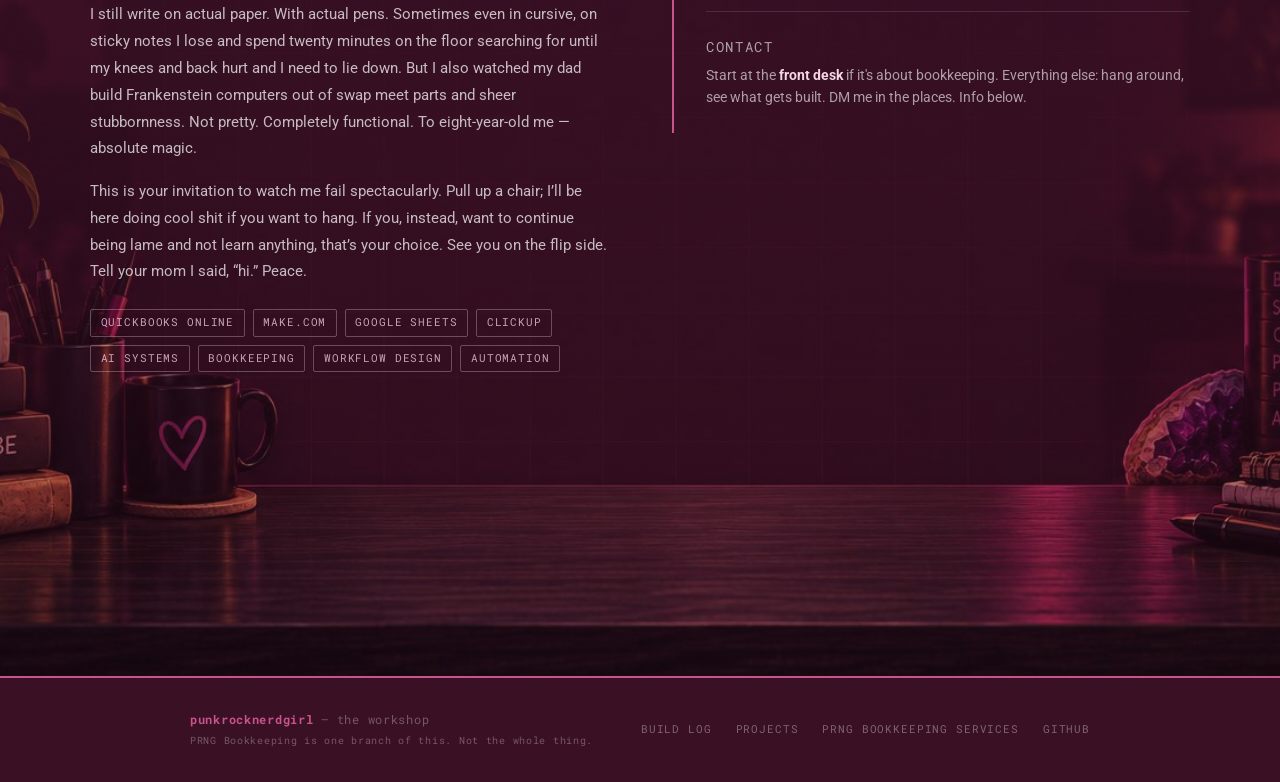
==== commit 9858ac8f: "Hero from the mockup; desk scene behind About Hero is one 880px column: picture on top fading into t" ====
--- a/index.html
+++ b/index.html
@@ -102,26 +102,25 @@
       z-index: 0;
     }
 
+    /* one narrow centred column: picture on top, headline, three short
+       lines side by side, buttons, repo line. Big monitors get plum on
+       both sides instead of a bigger Ernie. */
     .hero-inner {
       position: relative;
       z-index: 1;
-      max-width: var(--site-width);
+      max-width: 880px;
       margin: 0 auto;
-      padding: 3.5rem 2rem 3rem;
-      display: grid;
-      grid-template-columns: minmax(0, 5fr) minmax(0, 7fr);
-      gap: 3rem;
-      align-items: center;
-    }
-
-    /* ── hero art ─────────────────────────────────────────────── */
-    /* vignette: no frame, the picture just fades into the plum at its edges */
+      padding: 0 2rem 2.75rem;
+      text-align: center;
+    }
+
+    /* ── hero art: fades into the plum on every side ─────────── */
     .hero-art {
-      margin: 0;
+      margin: 0 auto 0.5rem;
       aspect-ratio: 3 / 2;
       overflow: hidden;
-      -webkit-mask-image: radial-gradient(ellipse 58% 56% at 50% 50%, #000 30%, rgba(0,0,0,0.45) 62%, transparent 92%);
-              mask-image: radial-gradient(ellipse 58% 56% at 50% 50%, #000 30%, rgba(0,0,0,0.45) 62%, transparent 92%);
+      -webkit-mask-image: radial-gradient(ellipse 62% 66% at 50% 42%, #000 40%, rgba(0,0,0,0.5) 70%, transparent 96%);
+              mask-image: radial-gradient(ellipse 62% 66% at 50% 42%, #000 40%, rgba(0,0,0,0.5) 70%, transparent 96%);
     }
     .hero-art img {
       display: block;
@@ -130,8 +129,6 @@
       object-fit: cover;
     }
 
-    .hero-copy { text-align: left; }
-
     .hero-eyebrow {
       font-family: var(--mono);
       font-size: 0.72rem;
@@ -144,28 +141,30 @@
     .hero h1 {
       font-family: var(--display);
       font-style: italic;
-      font-size: clamp(2.1rem, 4.4vw, 3.3rem);
+      font-size: clamp(2.6rem, 6.5vw, 4.6rem);
       color: #fff;
-      line-height: 1.12;
-      margin-bottom: 1.5rem;
+      line-height: 1.08;
+      margin-bottom: 2.25rem;
     }
     .hero h1 em {
       color: var(--pink);
       font-style: italic;
     }
 
-    /* the "here is me" list: one short line each, pink tick down the left */
+    /* the "here is me" list: three short columns, pink tick down each */
     .hero-list {
       list-style: none;
-      margin: 0 0 2rem;
+      margin: 0 0 2.25rem;
       padding: 0;
-      max-width: 560px;
+      display: grid;
+      grid-template-columns: repeat(3, minmax(0, 1fr));
+      gap: 1.5rem;
+      text-align: left;
     }
     .hero-list li {
       padding-left: 1rem;
       border-left: 2px solid var(--pink);
-      margin-bottom: 0.9rem;
-      font-size: 0.95rem;
+      font-size: 0.9rem;
       line-height: 1.6;
       color: rgba(255,255,255,0.62);
     }
@@ -177,27 +176,24 @@
       letter-spacing: 0.12em;
       text-transform: uppercase;
       color: #fff;
-      margin-bottom: 0.15rem;
+      margin-bottom: 0.35rem;
     }
 
     .hero-buttons {
       display: flex;
       gap: 1rem;
       flex-wrap: wrap;
-    }
-
-    /* ── repo rail: a thin strip under the hero ───────────────── */
+      justify-content: center;
+    }
+
+    /* ── repo line under the buttons ──────────────────────────── */
     .repo-rail {
-      position: relative;
-      z-index: 1;
       display: flex;
       flex-wrap: wrap;
+      justify-content: center;
       align-items: center;
-      gap: 1.1rem 1.4rem;
-      max-width: var(--site-width);
-      margin: 0 auto;
-      padding: 0.7rem 2rem;
-      border-top: 1px solid rgba(245,214,232,0.12);
+      gap: 0.8rem 1.6rem;
+      margin-top: 1.5rem;
     }
     .repo-rail a,
     .rail-kicker {
@@ -210,7 +206,7 @@
     .rail-kicker { color: rgba(245,214,232,0.4); }
     .repo-rail a { color: rgba(245,214,232,0.72); transition: color 0.15s; }
     .repo-rail a:hover { color: var(--pink); }
-    .repo-rail .rail-more { margin-left: auto; letter-spacing: 0; font-size: 0.95rem; color: rgba(245,214,232,0.45); }
+    .repo-rail .rail-more { letter-spacing: 0; font-size: 0.95rem; color: rgba(245,214,232,0.45); }
     .repo-rail .rail-more:hover { color: var(--pink); }
 
     .btn {
@@ -627,10 +623,26 @@
     }
 
     /* ── ABOUT STRIP ──────────────────────────────────────────── */
+    /* dark, over the desk scene. The plum wash is heaviest at the top where
+       the text is and thins toward the desk; extra bottom padding keeps the
+       books and notebook clear of the columns. */
     .about-section {
-      background: #fff;
-      border-top: 1px solid var(--rule);
-    }
+      background:
+        linear-gradient(to bottom, rgba(58,16,37,0.92) 0%, rgba(58,16,37,0.78) 45%, rgba(58,16,37,0.25) 100%),
+        url("assets/hero/desk.jpg") center bottom / cover no-repeat var(--plum-dark);
+      border-top: 2px solid var(--pink);
+      padding-bottom: 19rem;
+    }
+    .about-section .section-eyebrow { color: var(--pink); }
+    .about-section .section-heading { color: #fff; }
+    .about-section .about-text p { color: rgba(255,255,255,0.72); }
+    .about-section .about-text p a { color: var(--blush); }
+    .about-section .about-text p a:hover { color: #fff; }
+    .about-section .tag { border-color: rgba(245,214,232,0.3); color: rgba(245,214,232,0.75); }
+    .about-section .sidebar-item { border-bottom-color: rgba(255,255,255,0.12); }
+    .about-section .sidebar-item p { color: rgba(255,255,255,0.6); }
+    .about-section .sidebar-item a { color: var(--blush); }
+    .about-section .sidebar-item a:hover { color: var(--pink); }
 
     .about-inner {
       max-width: var(--site-width);
@@ -737,9 +749,8 @@
     /* ── RESPONSIVE ───────────────────────────────────────────── */
     /* ── RESPONSIVE ───────────────────────────────────────────── */
     @media (max-width: 820px) {
-      .hero-inner { grid-template-columns: 1fr; gap: 2rem; padding: 2rem 1.25rem 2.5rem; }
-      .hero-art { max-width: 520px; }
-      .repo-rail { padding: 0.7rem 1.25rem; }
+      .hero-inner { padding: 0 1.25rem 2.5rem; }
+      .hero-list { grid-template-columns: 1fr; gap: 1rem; }
     }
 
     @media (max-width: 680px) {
@@ -784,29 +795,26 @@
              fetchpriority="high" />
       </figure>
 
-      <div class="hero-copy">
-        <p class="hero-eyebrow">// here is me</p>
-        <h1>Real work.<br><em>Real systems.</em><br>Real exasperation.</h1>
-        <ul class="hero-list">
-          <li><strong>This is me</strong>Ernie. Working bookkeeper, systems builder, pink hair, one dog named Charlie.</li>
-          <li><strong>This is what I do</strong>Clean up books, build the systems around them, and document what I'm actually building, learning, and really screwing up. In public, with zero smart people talk.</li>
-          <li><strong>This is what you get</strong>Witness me break shit on purpose in real time, then laugh yourself hoarse as you watch me try to put it back together without pitching a hissy fit.</li>
-        </ul>
-        <div class="hero-buttons">
-          <a href="#what" class="btn btn-primary">See what's here</a>
-          <a href="#buildlog" class="btn btn-ghost">Read the build log →</a>
-        </div>
+      <p class="hero-eyebrow">// here is me</p>
+      <h1>Real work.<br><em>Real systems.</em><br>Real exasperation.</h1>
+      <ul class="hero-list">
+        <li><strong>This is me</strong>Ernie. Working bookkeeper, systems builder, pink hair, one dog named Charlie.</li>
+        <li><strong>This is what I do</strong>Clean up books, build the systems around them, and document what I'm actually building, learning, and really screwing up. In public, with zero smart people talk.</li>
+        <li><strong>This is what you get</strong>Witness me break shit on purpose in real time, then laugh yourself hoarse as you watch me try to put it back together without pitching a hissy fit.</li>
+      </ul>
+      <div class="hero-buttons">
+        <a href="#what" class="btn btn-primary">See what's here</a>
+        <a href="#buildlog" class="btn btn-ghost">Read the build log →</a>
       </div>
+
+      <aside class="repo-rail" aria-label="GitHub repositories">
+        <span class="rail-kicker">// repos</span>
+        <a href="https://github.com/punkrocknerdgirl/prngcreative">prngcreative</a>
+        <a href="https://github.com/punkrocknerdgirl/ed">ed</a>
+        <a href="https://github.com/punkrocknerdgirl/antihub">antihub</a>
+        <a class="rail-more" href="#github" aria-label="Open the full repo shelf">↓</a>
+      </aside>
     </div>
-
-    <!-- thin repo rail under the hero -->
-    <aside class="repo-rail" aria-label="GitHub repositories">
-      <span class="rail-kicker">// repos</span>
-      <a href="https://github.com/punkrocknerdgirl/prngcreative">prngcreative</a>
-      <a href="https://github.com/punkrocknerdgirl/ed">ed</a>
-      <a href="https://github.com/punkrocknerdgirl/antihub">antihub</a>
-      <a class="rail-more" href="#github" aria-label="Open the full repo shelf">↓</a>
-    </aside>
   </div>
 
   <!-- SPLIT BANNER: workshop / front desk -->
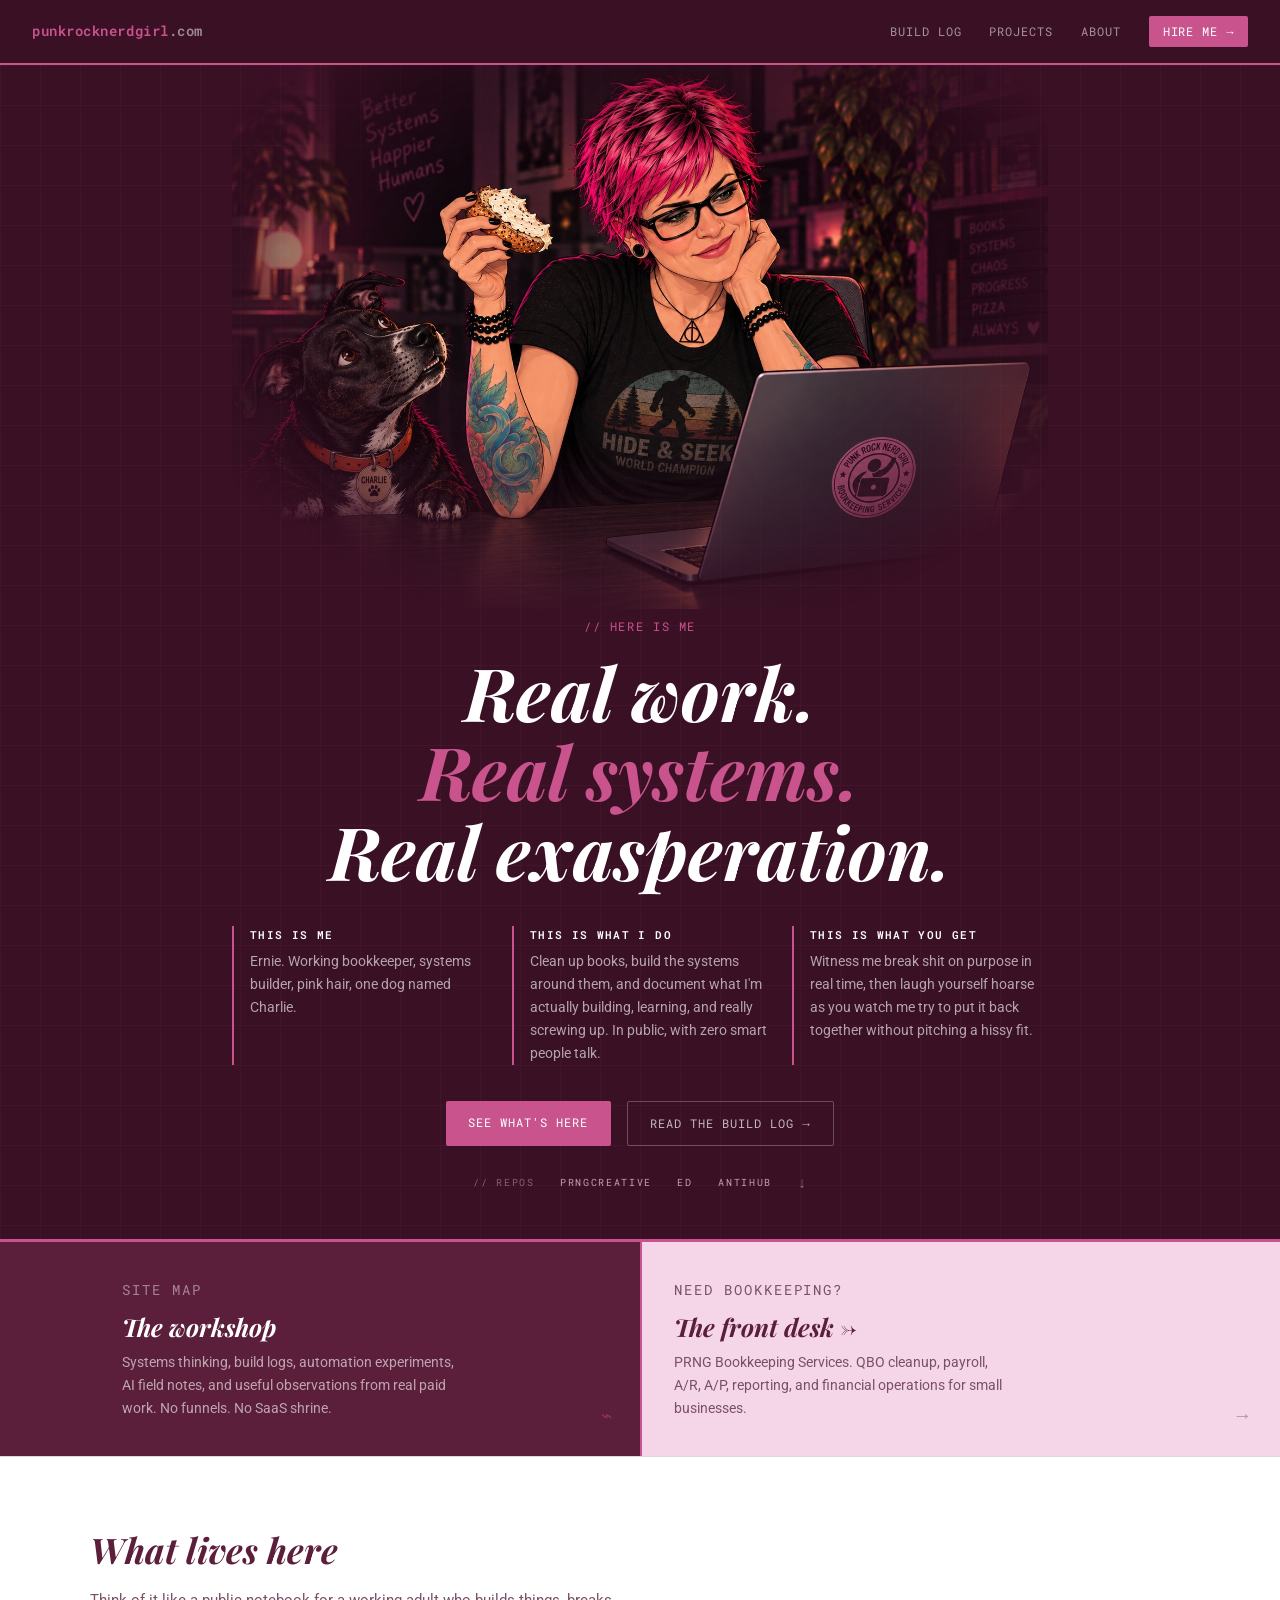
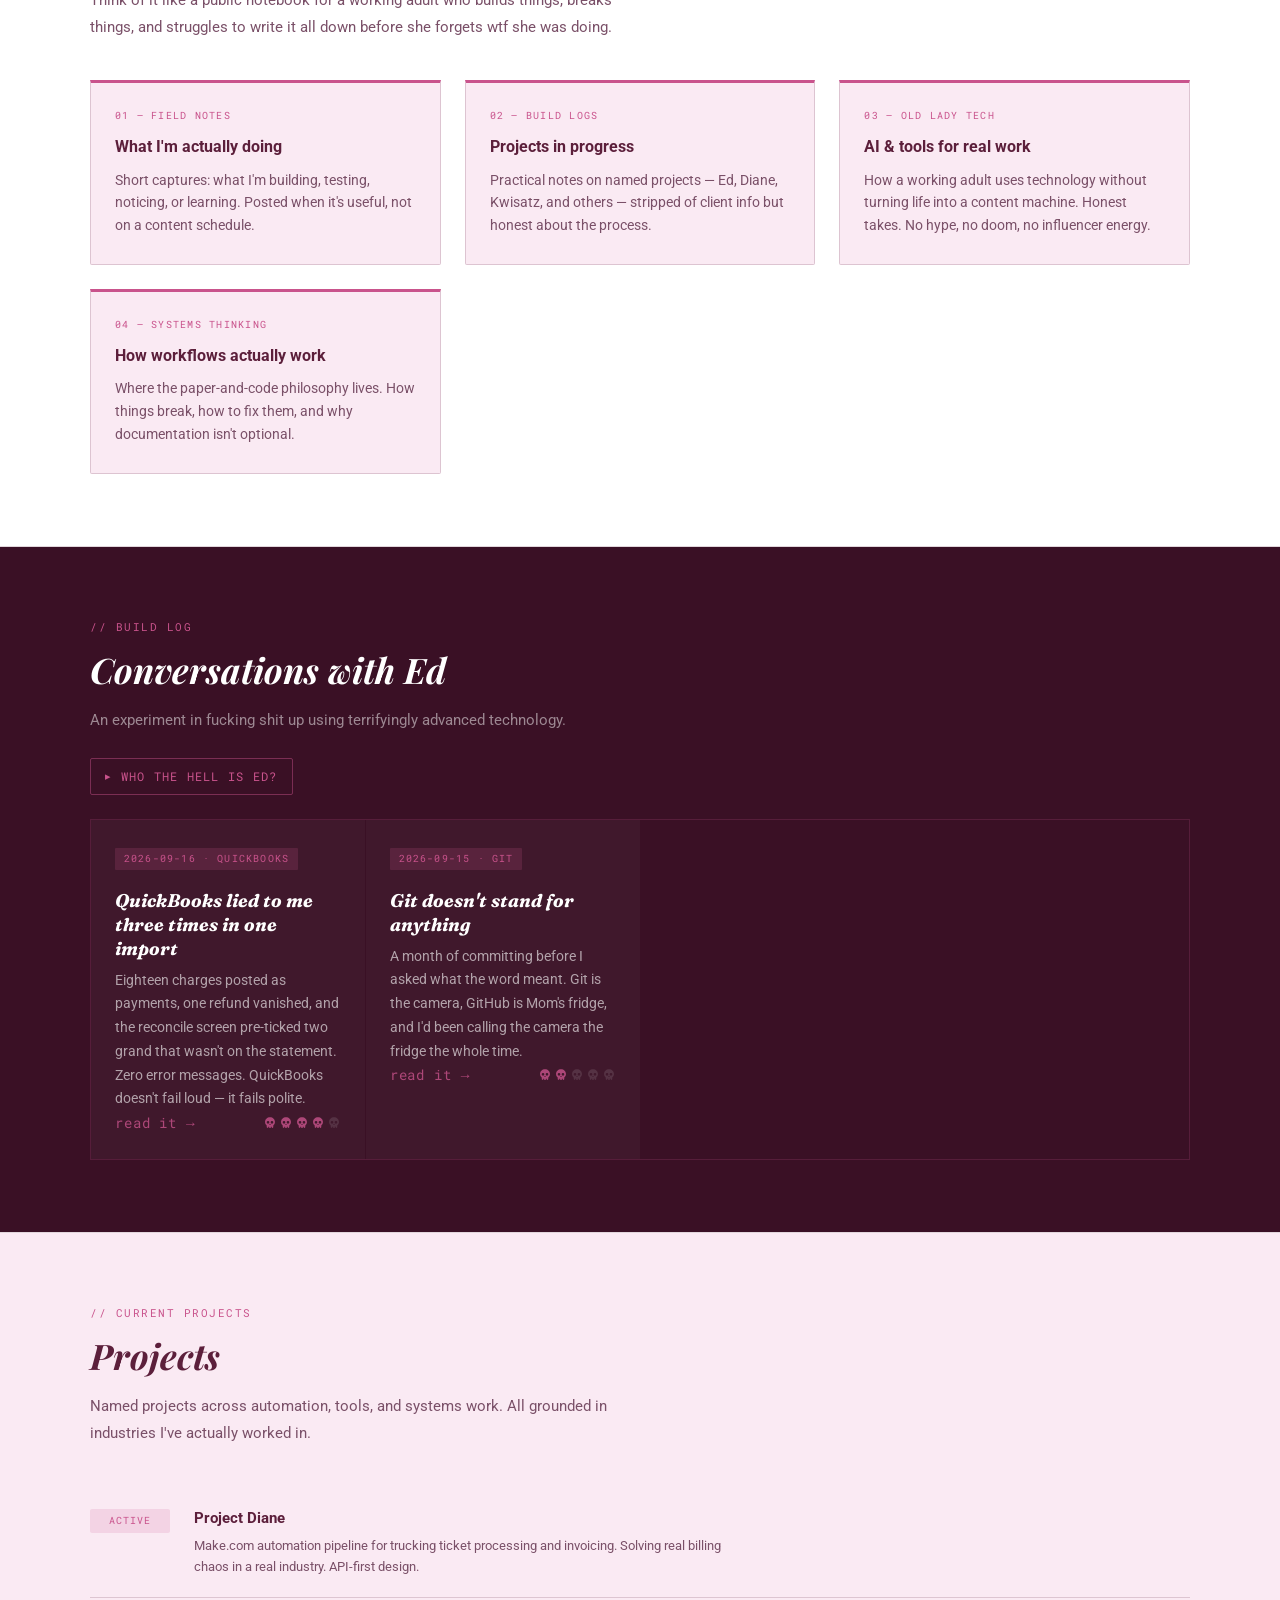
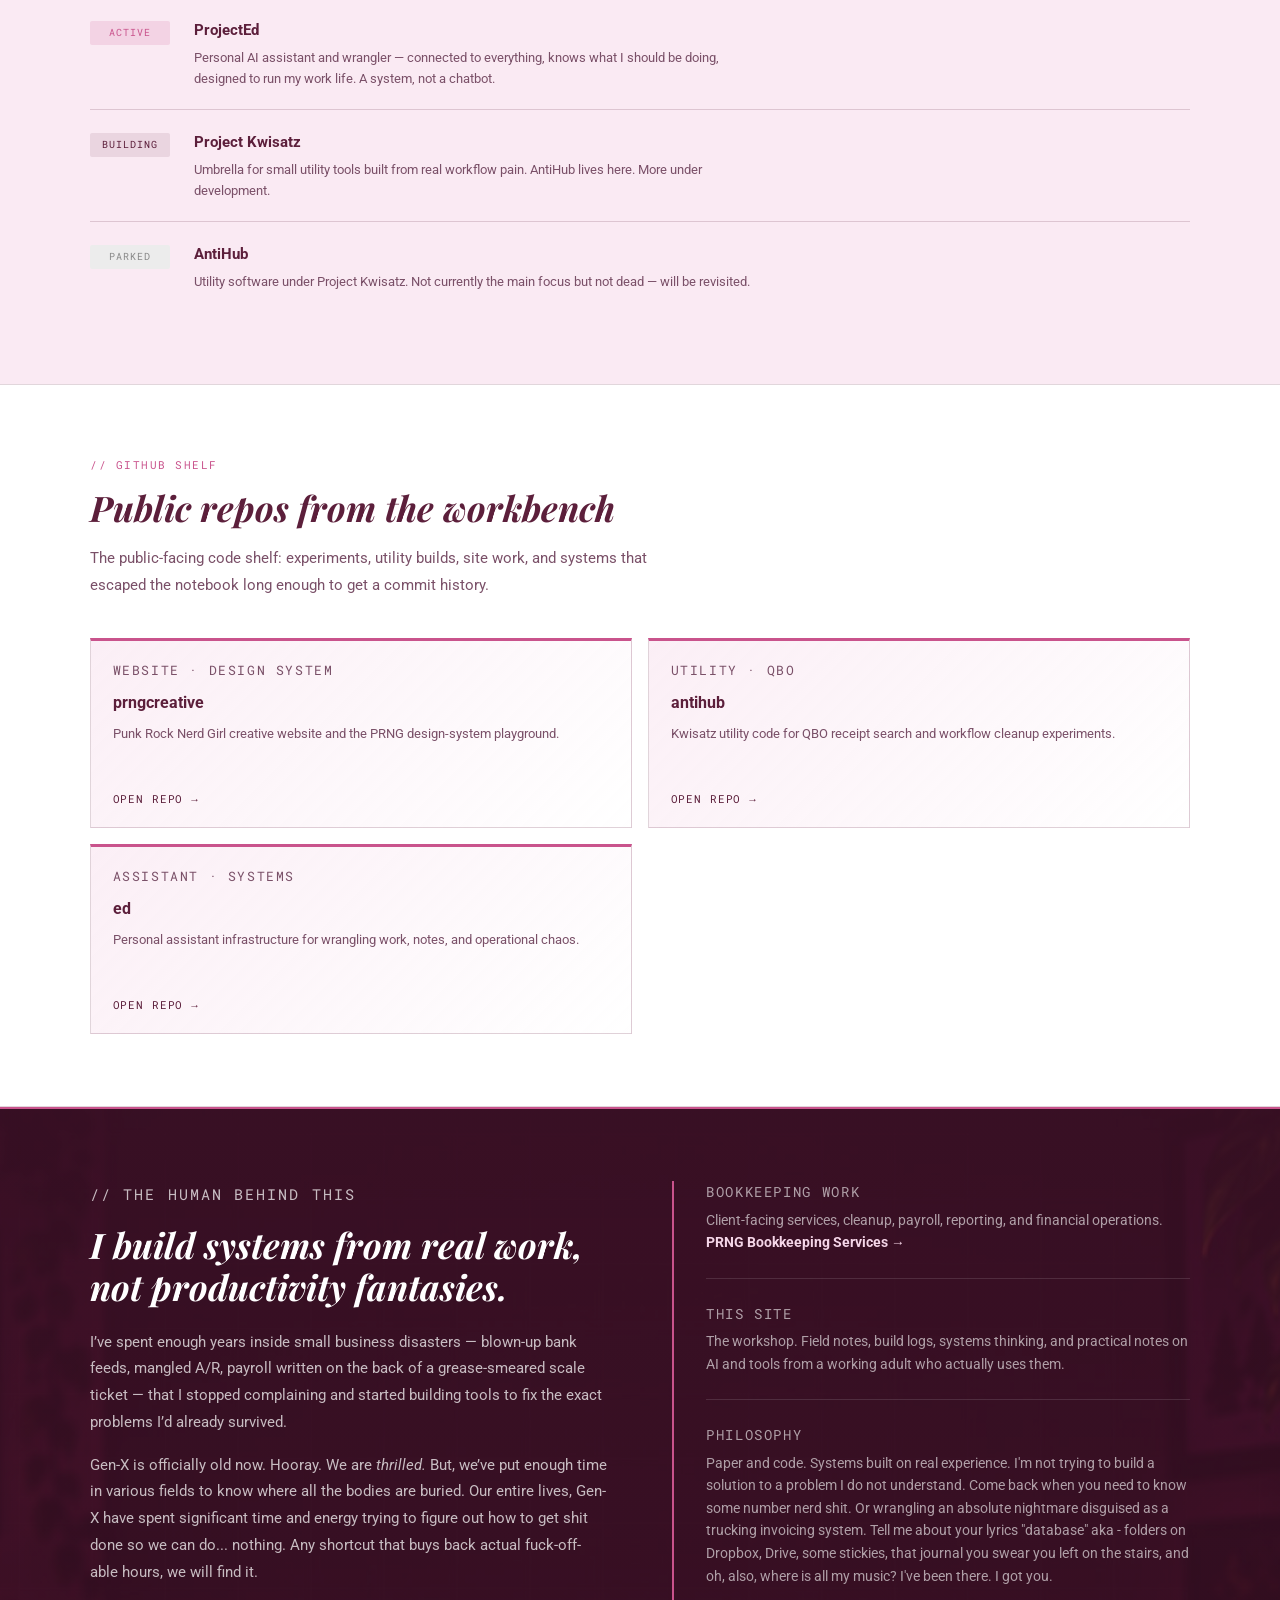
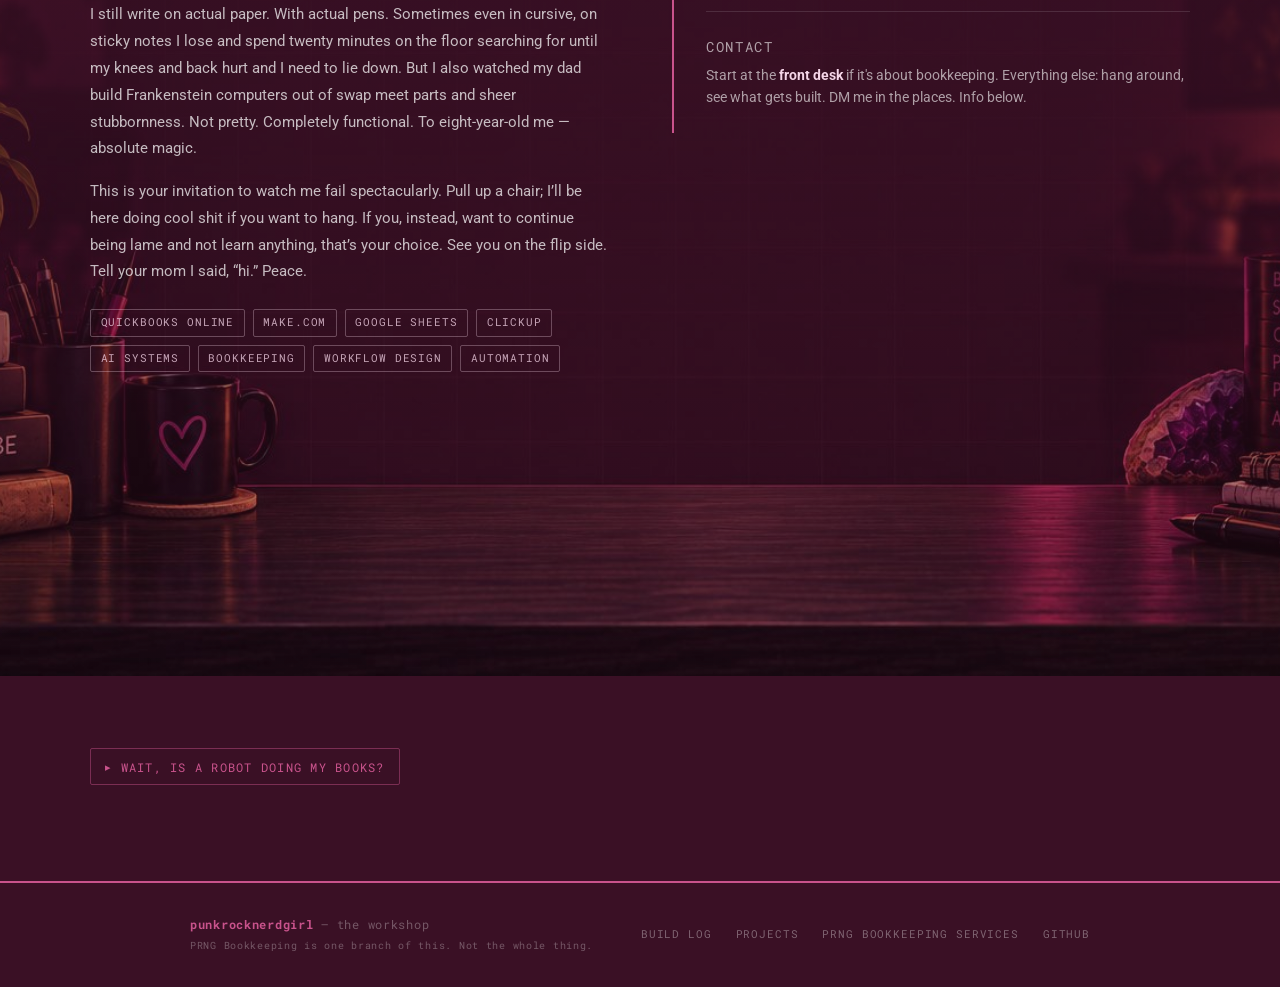
==== commit 9615e87c: "CC changes and text cleanup" ====
--- a/index.html
+++ b/index.html
@@ -1036,6 +1036,27 @@
     </div>
   </section>
 
+  <!-- AI DISCLOSURE — the same toggle runs on prngbooks.com. Two sites,
+       two copies on purpose; if you edit the text, edit it in both. -->
+  <section class="notes-section" id="ai">
+    <div class="section-inner">
+      <details class="ed-toggle">
+        <summary>Wait, is a robot doing my books?</summary>
+        <div class="ed-bio-body">
+          <p>NGL, AI is super dope at sorting a thousand receipts in seconds. What it doesn't have is context.</p>
+
+          <p>It doesn't know how bananas trucking invoicing gets. It doesn't know why Jolene builds a spreadsheet in Excel, turns it into a Google Sheet, prints it, scans that to a damn PDF, then saves it as a PNG with her proposed changes typed right on the image. That's just how Jolene does things, and dealing with Jolene's process is my job. Any robot would short-circuit.</p>
+
+          <p>So here's the deal: AI never touches your books unsupervised. No set-it-and-forget-it, no letting a bot run your bank reconciliations while I take a nap. I build the pipelines so the machine handles the boring stuff, and then I check its work. That checking comes from years on an adding machine (yes, kids, it printed on paper), breaking computers on purpose for shits and giggles, and a healthy distrust of any number that shows up looking too tidy. If the AI tries to slip me something bogus, I catch it.</p>
+
+          <p>I take your privacy seriously. Sensitive material that lives online is locked down tight, and as far as the AI knows, your company is Dervish and Banges. Or Weyland Corp. And you buy your materials from Wayne Industries. Or The Prancing Pony. I could do this all day. Your biggest customer is The Winespring Inn. Okay, I'll stop. TL;DR: The robot sees numbers, not whose numbers they are.</p>
+
+          <p>The robot does the grunt work. The human with the paper-tape trauma signs off.</p>
+        </div>
+      </details>
+    </div>
+  </section>
+
   <!-- FOOTER -->
   <footer>
     <div class="footer-inner">
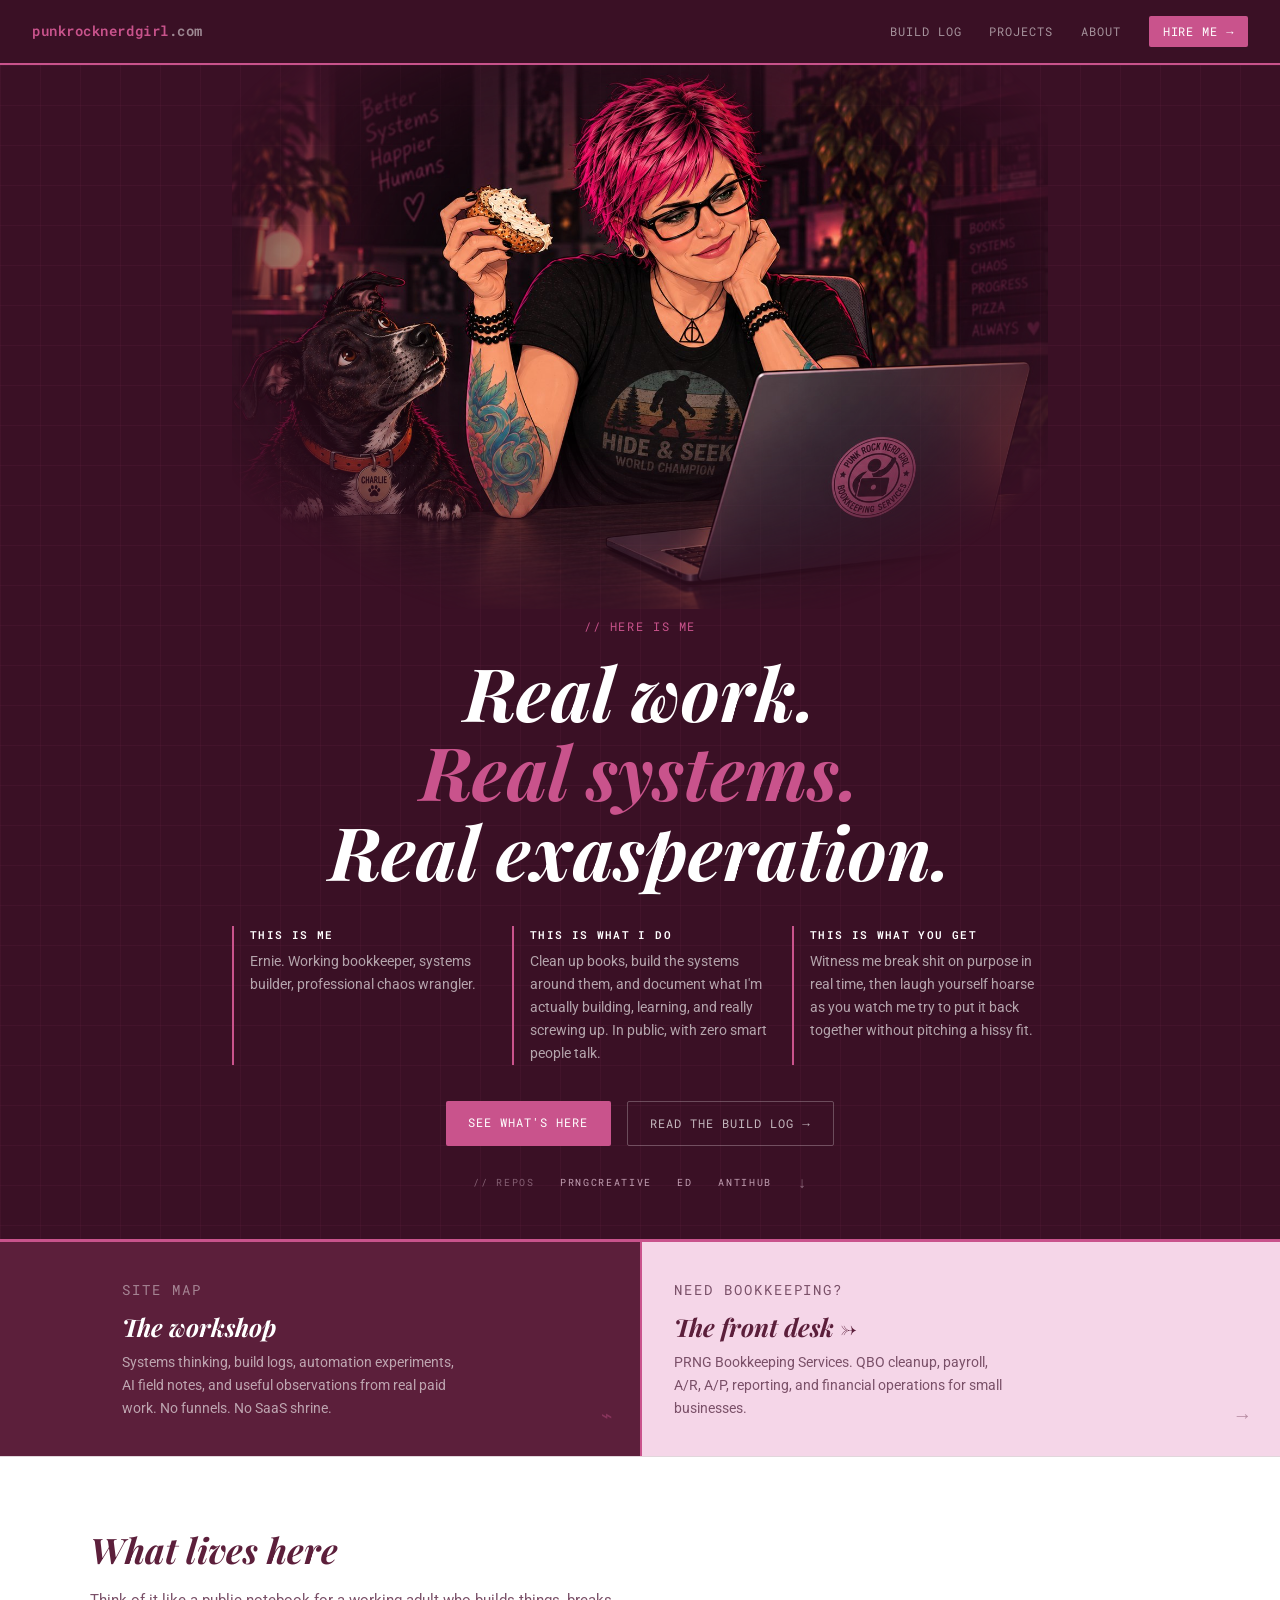
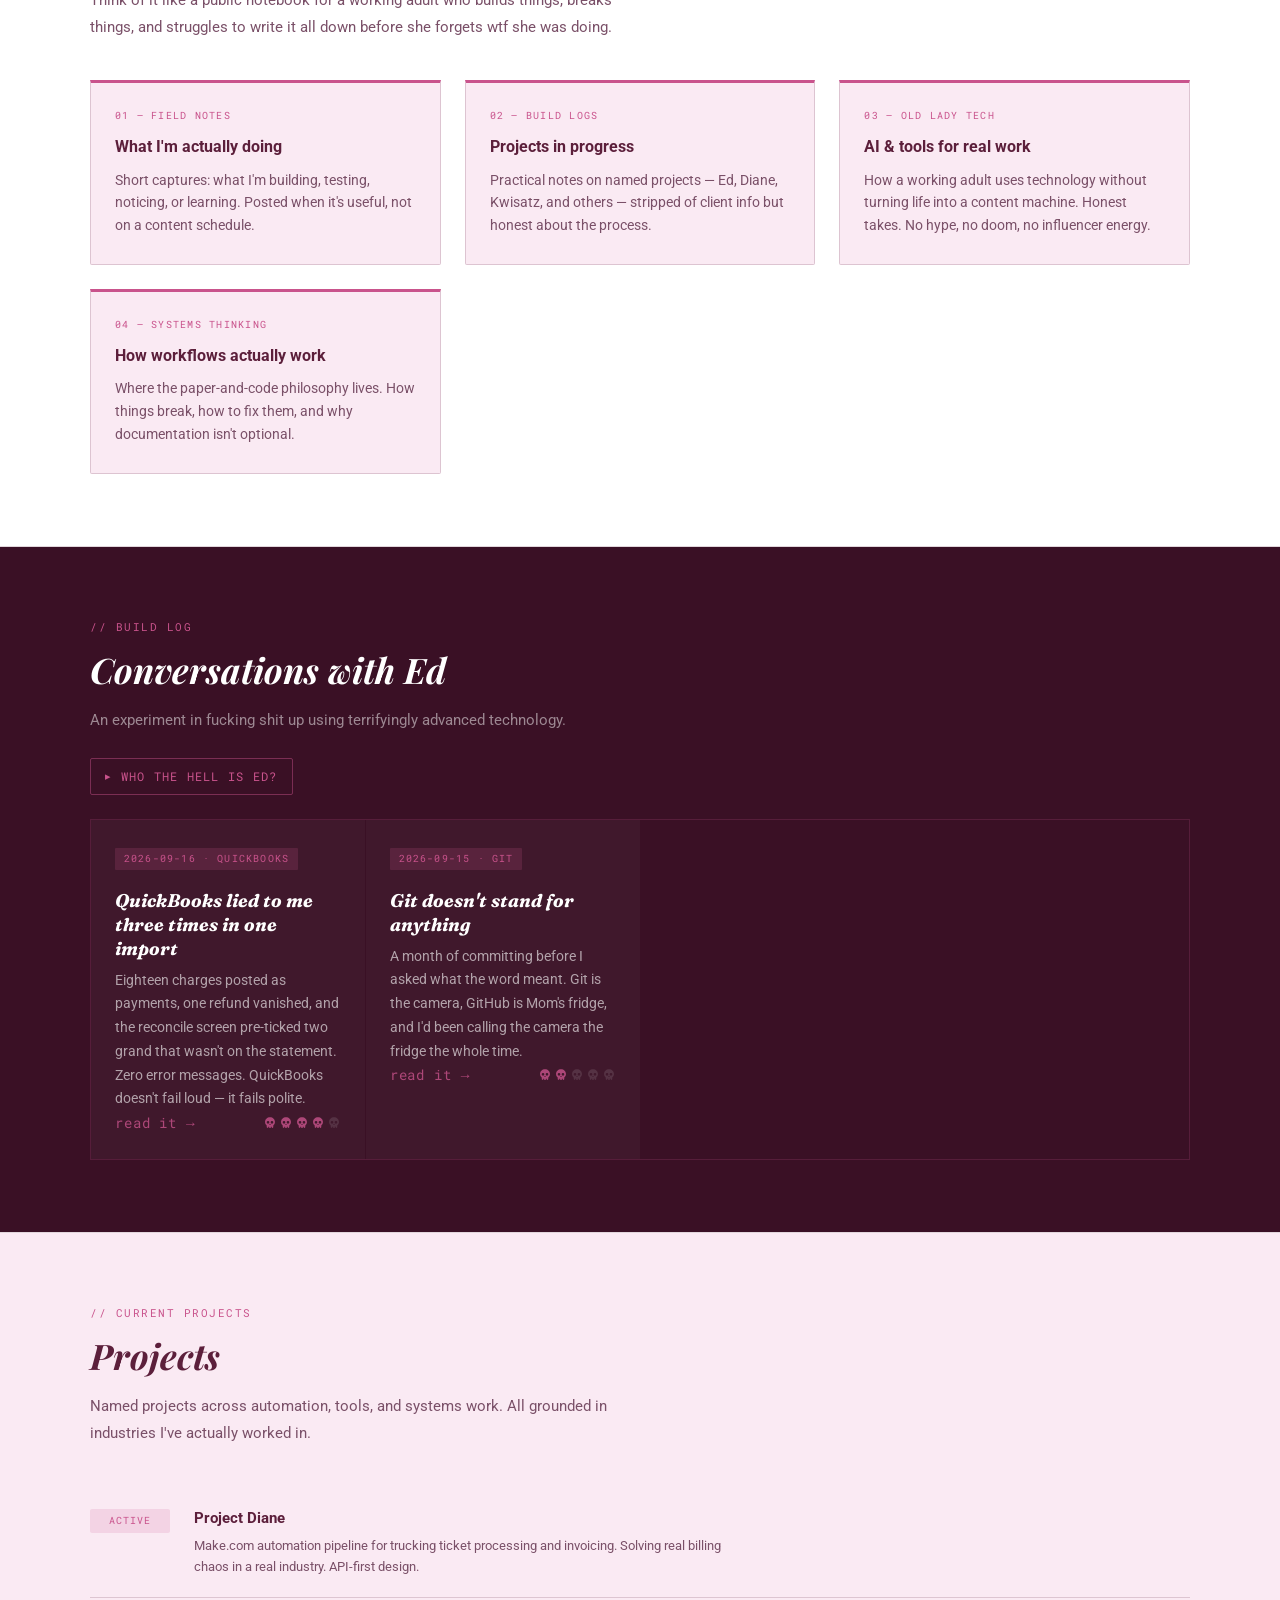
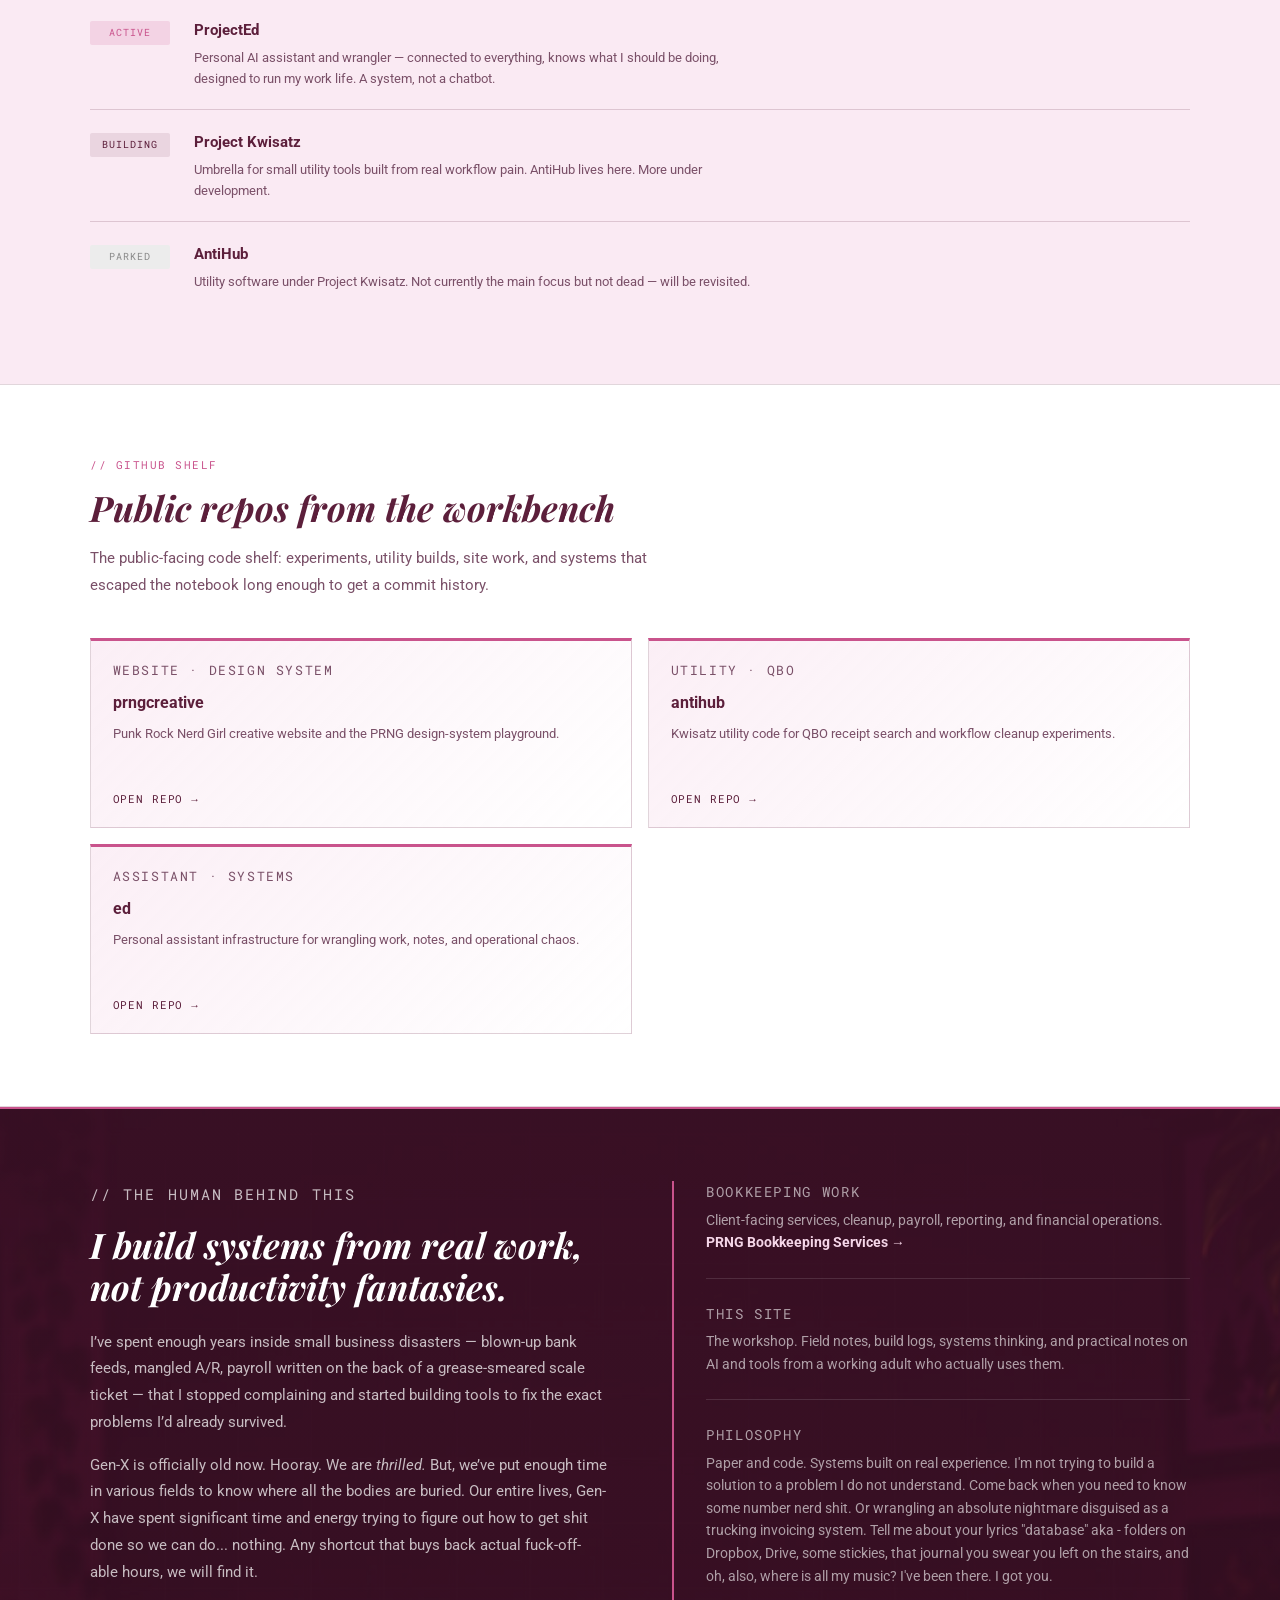
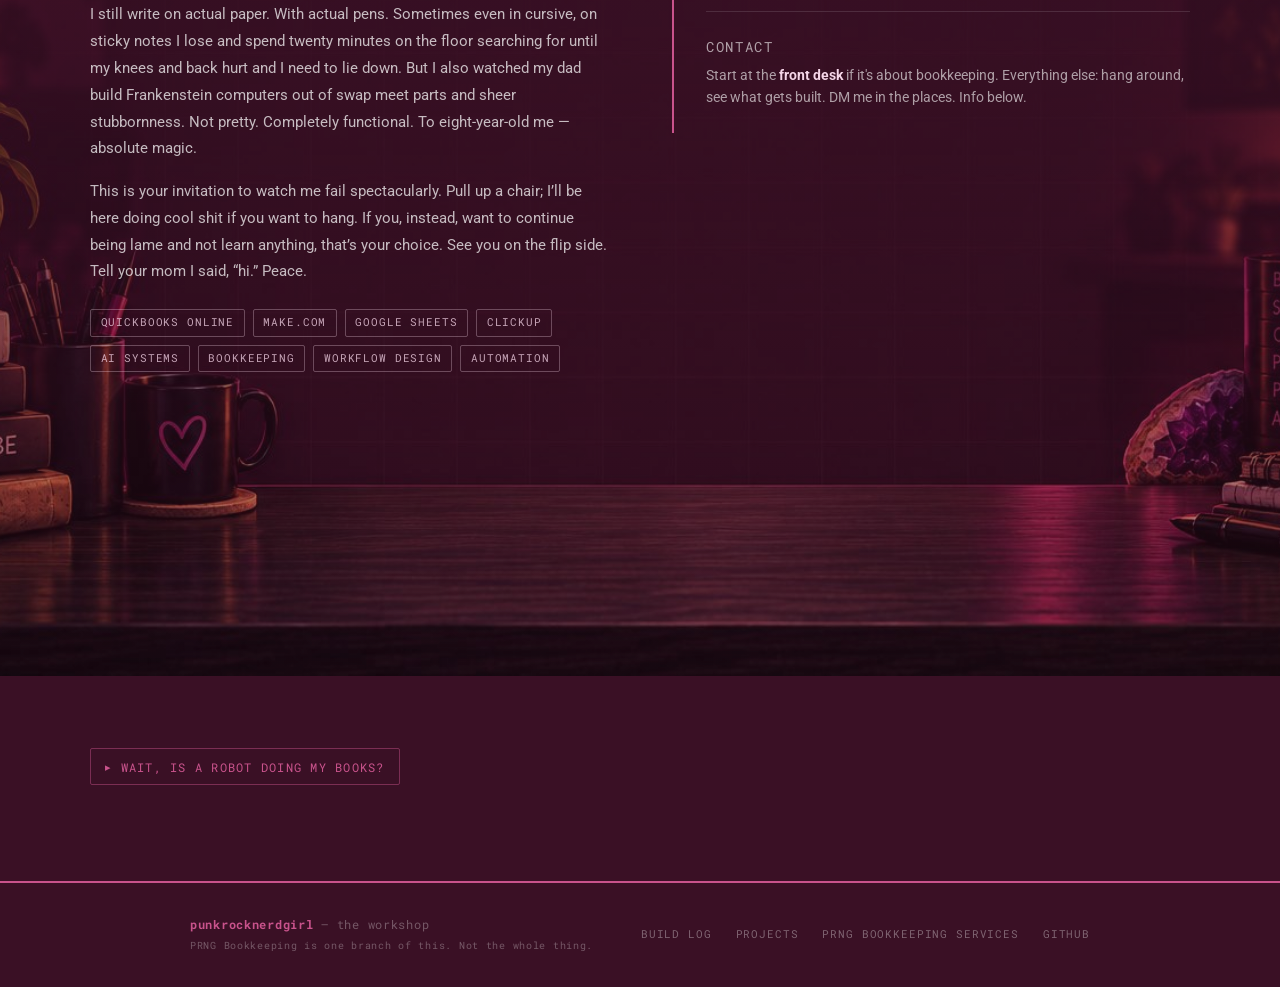
==== commit 1dd225a3: "New changes to site." ====
--- a/index.html
+++ b/index.html
@@ -798,7 +798,7 @@
       <p class="hero-eyebrow">// here is me</p>
       <h1>Real work.<br><em>Real systems.</em><br>Real exasperation.</h1>
       <ul class="hero-list">
-        <li><strong>This is me</strong>Ernie. Working bookkeeper, systems builder, pink hair, one dog named Charlie.</li>
+        <li><strong>This is me</strong>Ernie. Working bookkeeper, systems builder, professional chaos wrangler.</li>
         <li><strong>This is what I do</strong>Clean up books, build the systems around them, and document what I'm actually building, learning, and really screwing up. In public, with zero smart people talk.</li>
         <li><strong>This is what you get</strong>Witness me break shit on purpose in real time, then laugh yourself hoarse as you watch me try to put it back together without pitching a hissy fit.</li>
       </ul>
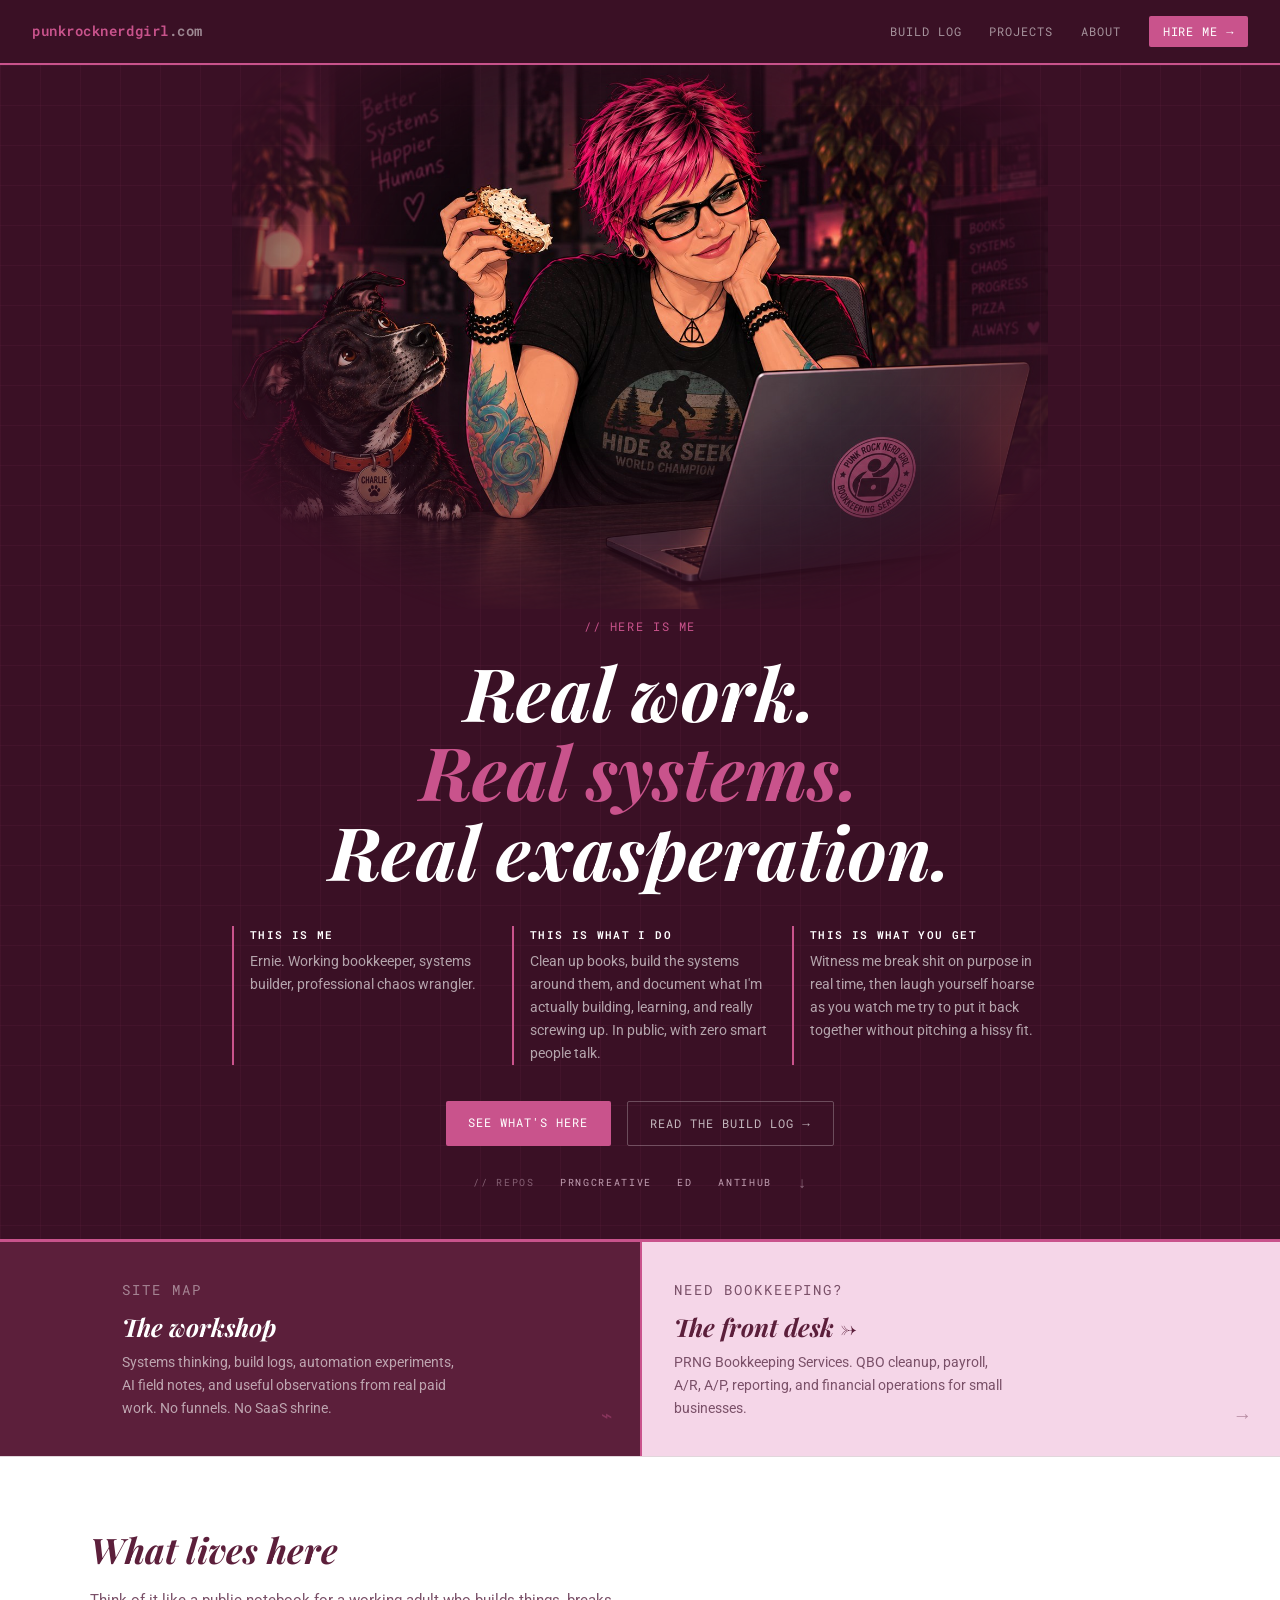
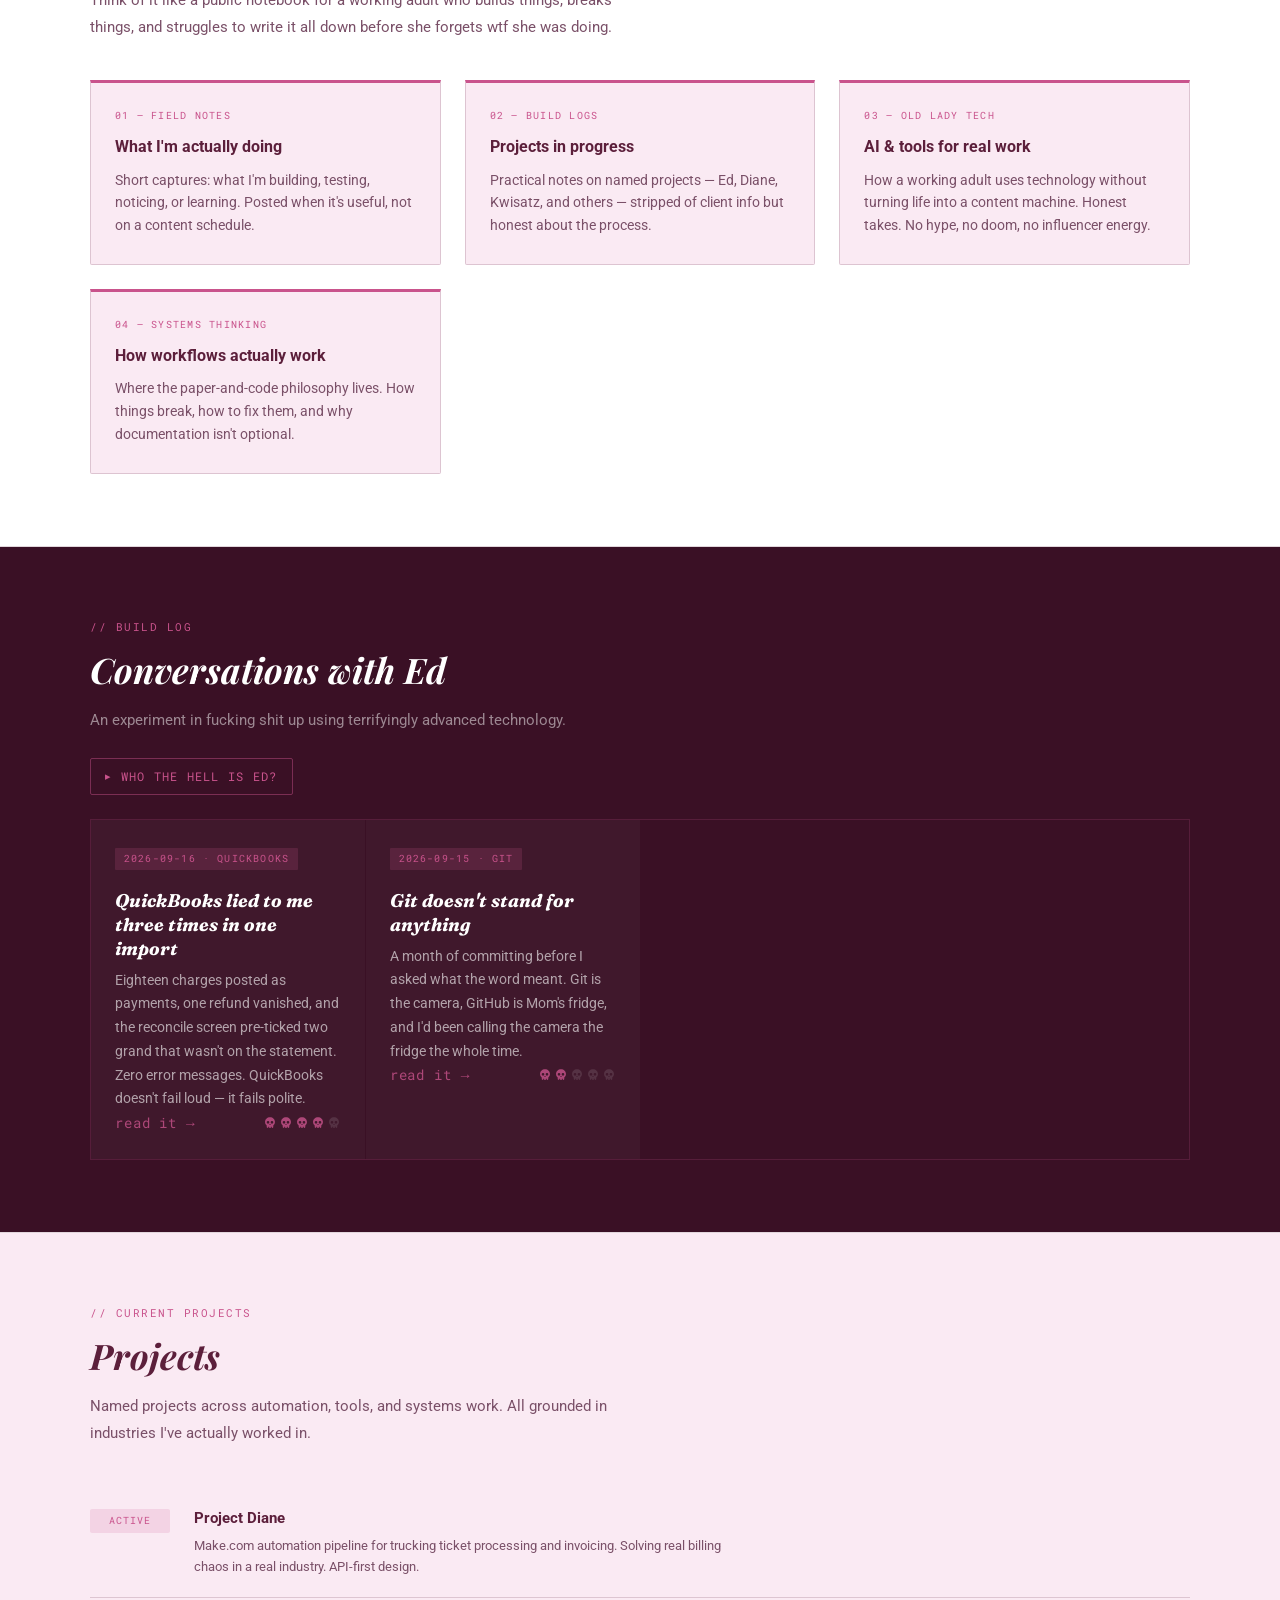
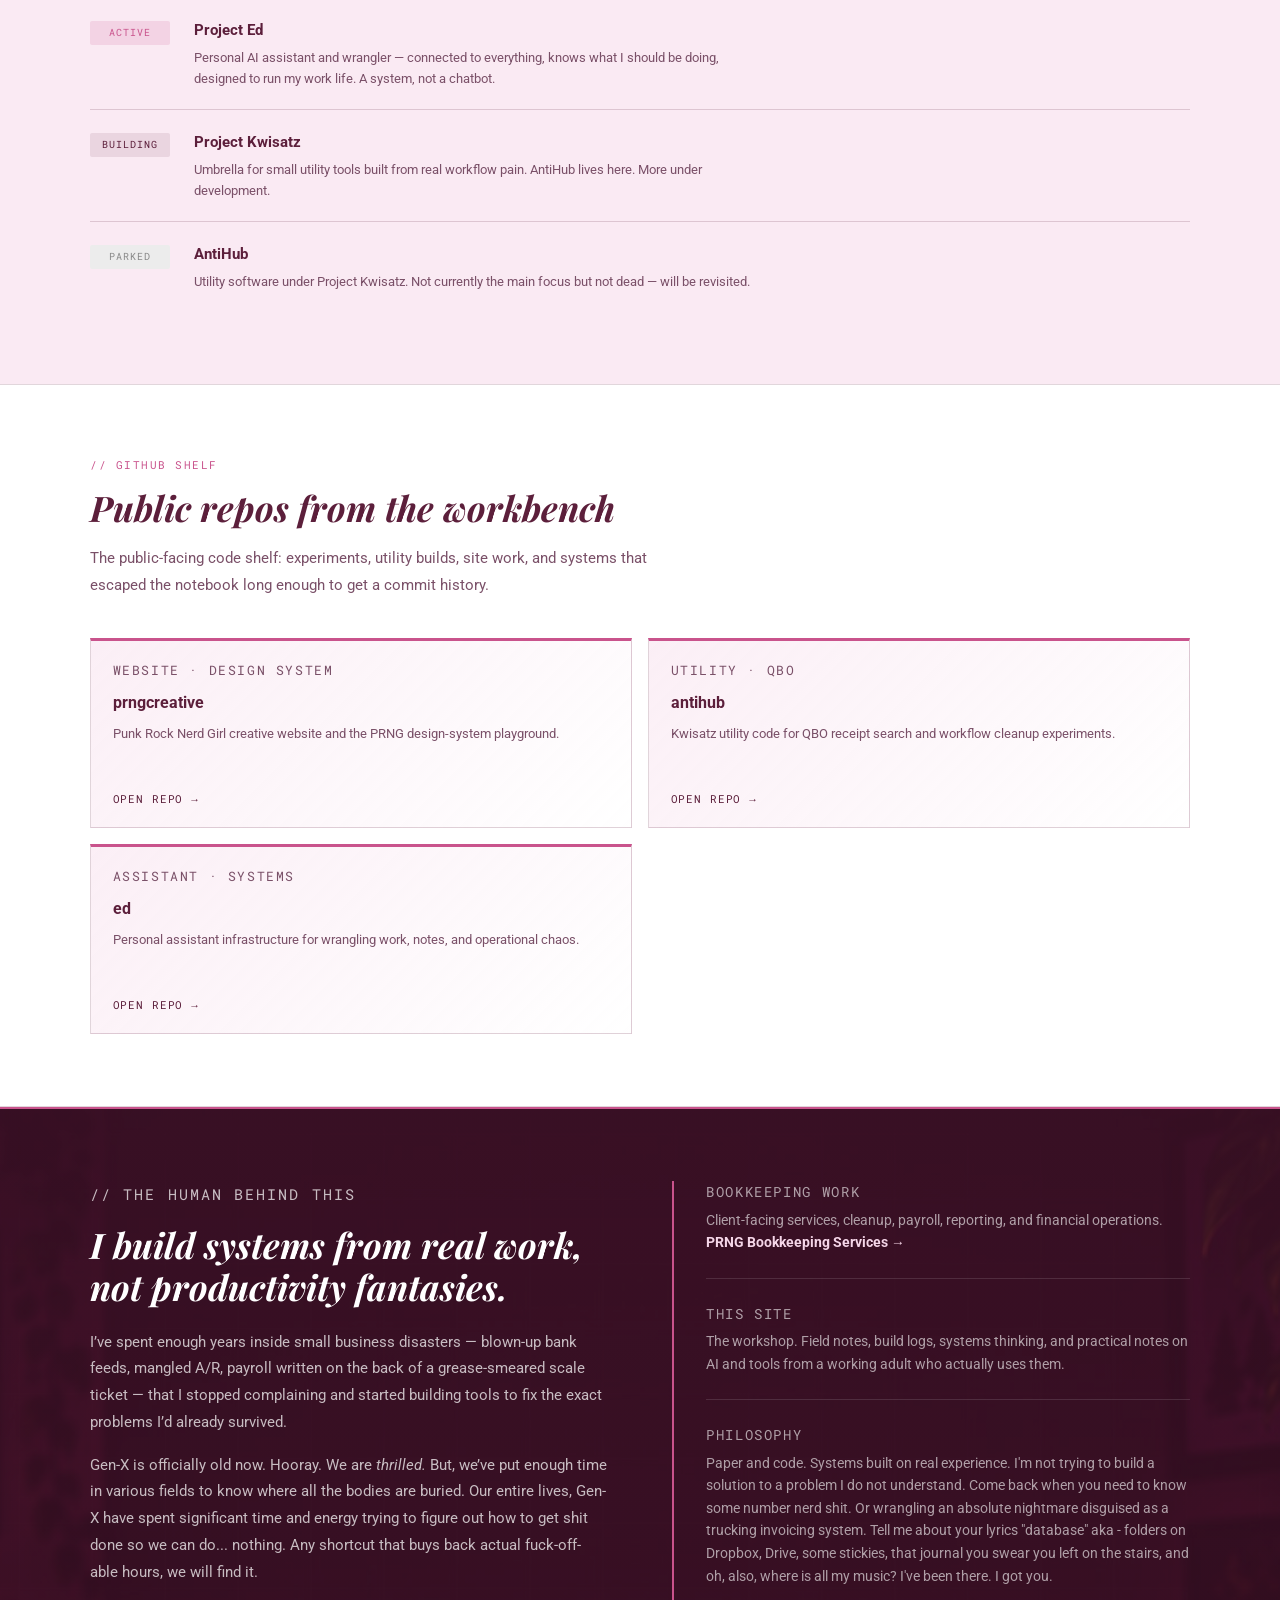
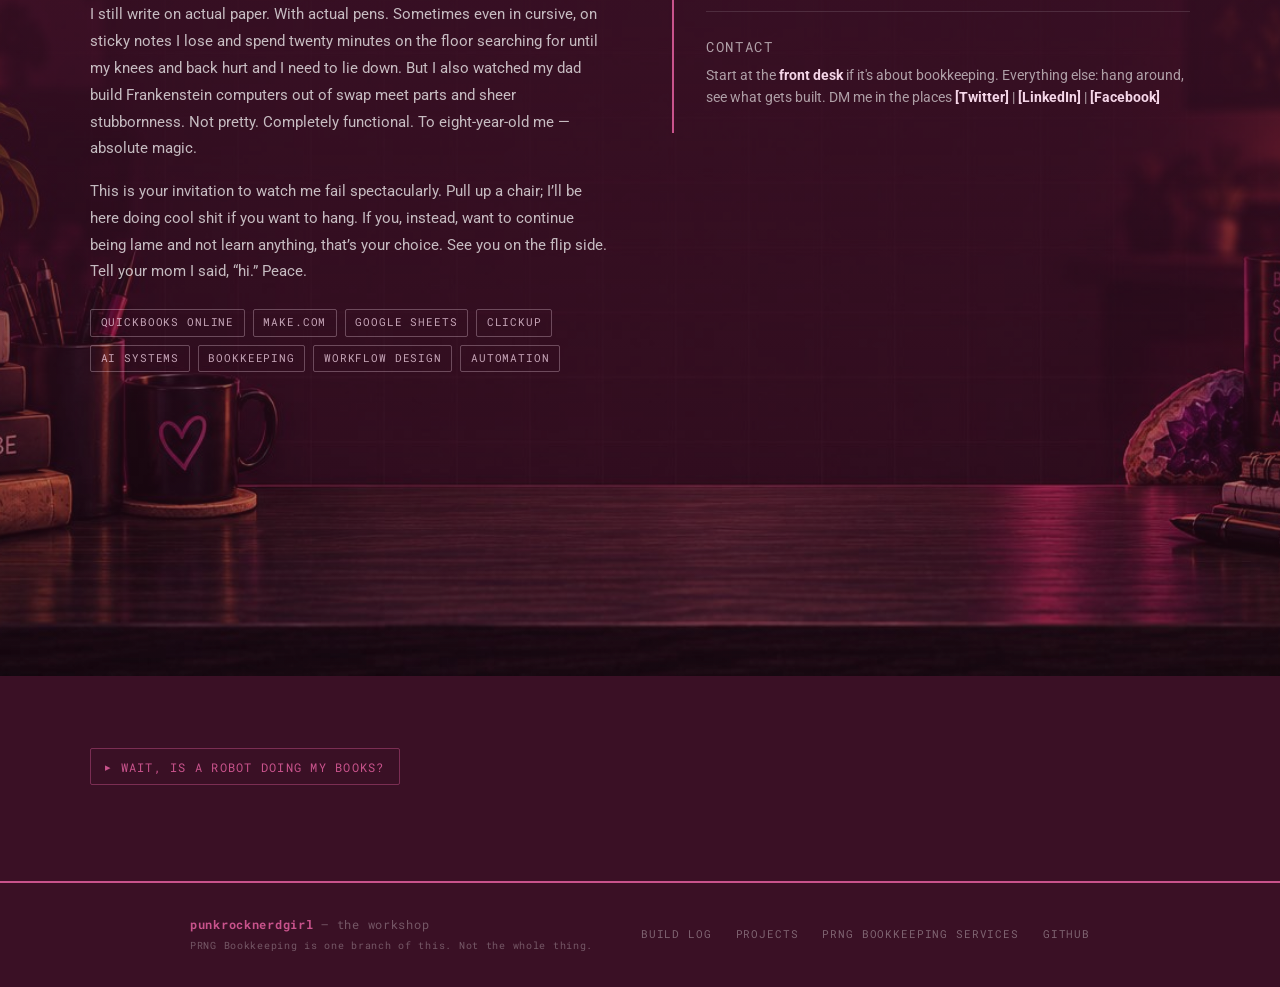
==== commit 76188fd1: "Update DM me Links and typos." ====
--- a/index.html
+++ b/index.html
@@ -926,7 +926,7 @@
         <div class="project-row">
           <span class="project-status status-active">active</span>
           <div class="project-info">
-            <h4>ProjectEd</h4>
+            <h4>Project Ed</h4>
             <p>Personal AI assistant and wrangler — connected to everything, knows what I should be doing, designed to run my work life. A system, not a chatbot.</p>
           </div>
         </div>
@@ -1030,7 +1030,7 @@
         </div>
         <div class="sidebar-item">
           <p class="sidebar-label">Contact</p>
-          <p>Start at the <a href="https://prngbooks.com">front desk</a> if it's about bookkeeping. Everything else: hang around, see what gets built. DM me in the places. Info below.</p>
+          <p>Start at the <a href="https://prngbooks.com">front desk</a> if it's about bookkeeping. Everything else: hang around, see what gets built. DM me in the places <a href="https://twitter.com/prngbooks">[Twitter]</a> | <a href="https://linkedin.com/in/prngbooks"> [LinkedIn]</a> | <a href="https://facebook.com/prngbooks">[Facebook]</a></p>
         </div>
       </div>
     </div>
@@ -1043,7 +1043,7 @@
       <details class="ed-toggle">
         <summary>Wait, is a robot doing my books?</summary>
         <div class="ed-bio-body">
-          <p>NGL, AI is super dope at sorting a thousand receipts in seconds. What it doesn't have is context.</p>
+          <p>Nope. AI is super dope at sorting a thousand receipts in seconds. What it doesn't have is context.</p>
 
           <p>It doesn't know how bananas trucking invoicing gets. It doesn't know why Jolene builds a spreadsheet in Excel, turns it into a Google Sheet, prints it, scans that to a damn PDF, then saves it as a PNG with her proposed changes typed right on the image. That's just how Jolene does things, and dealing with Jolene's process is my job. Any robot would short-circuit.</p>
 
